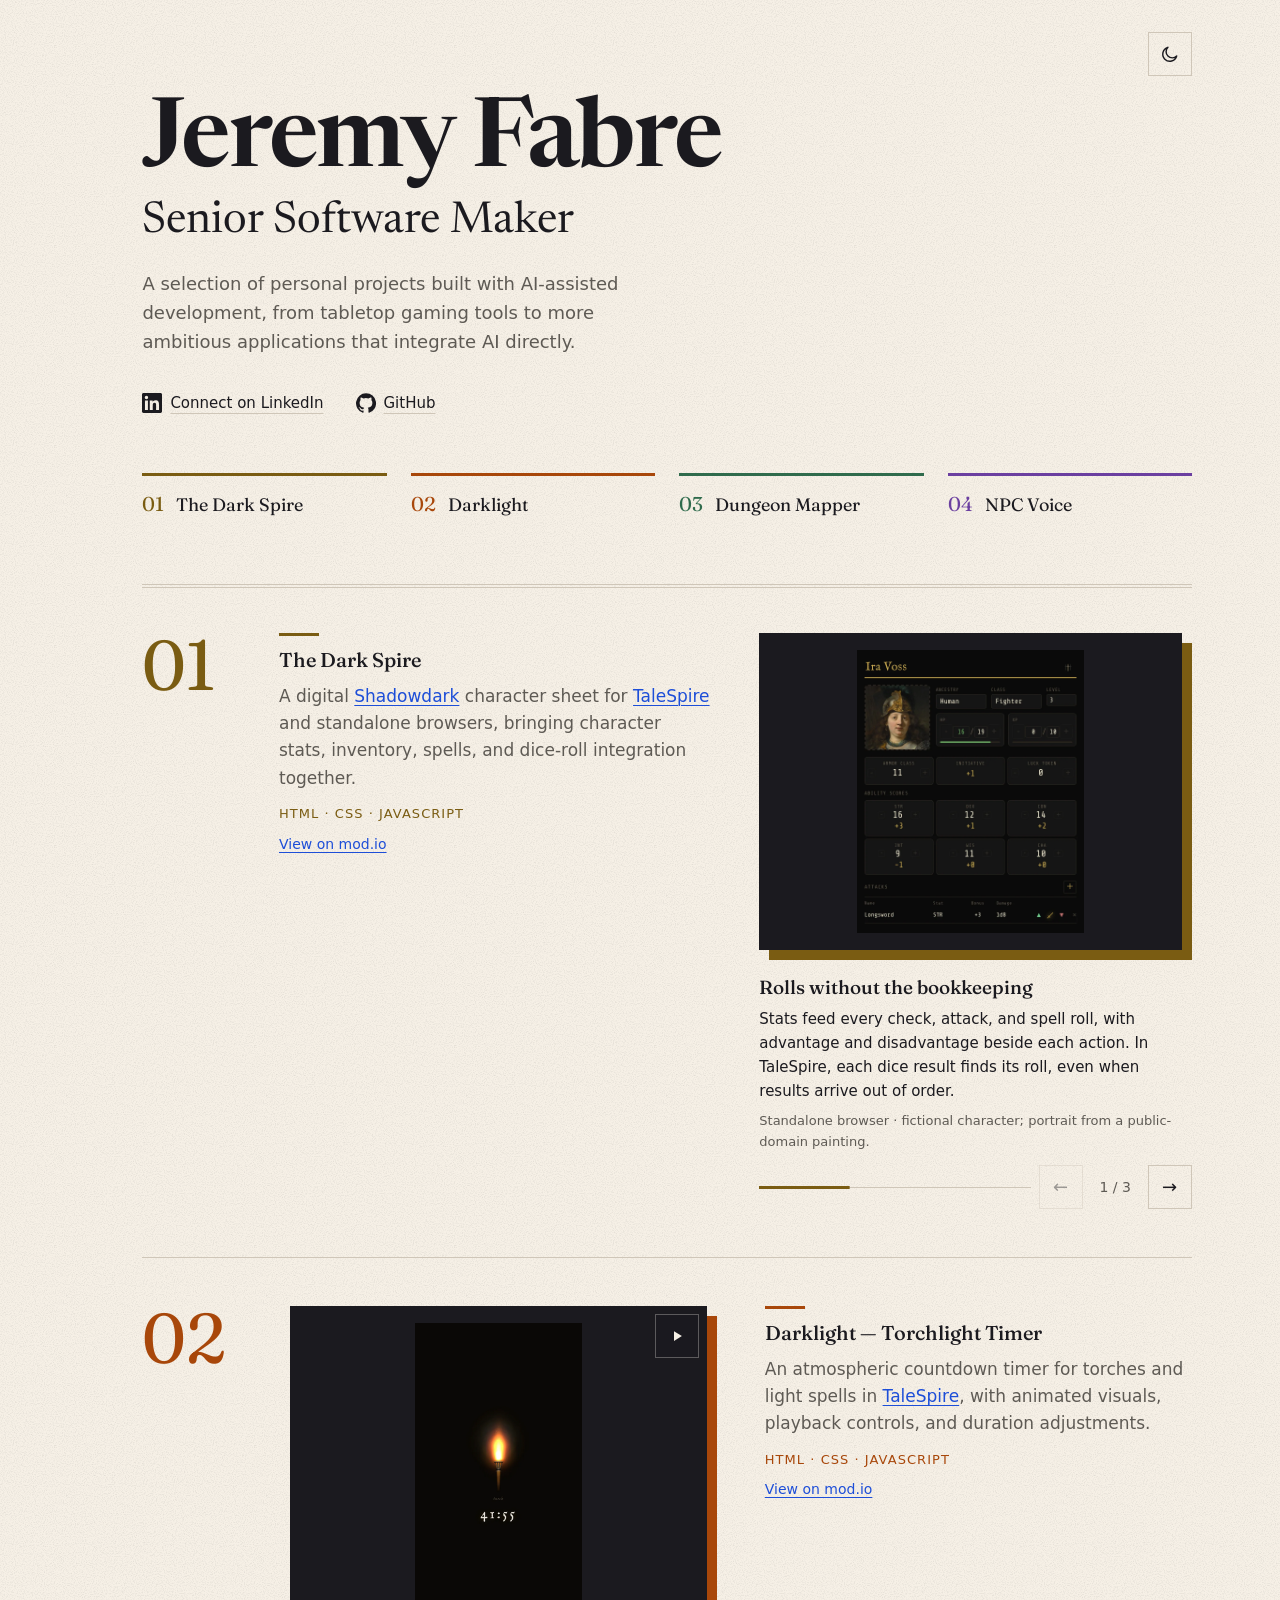
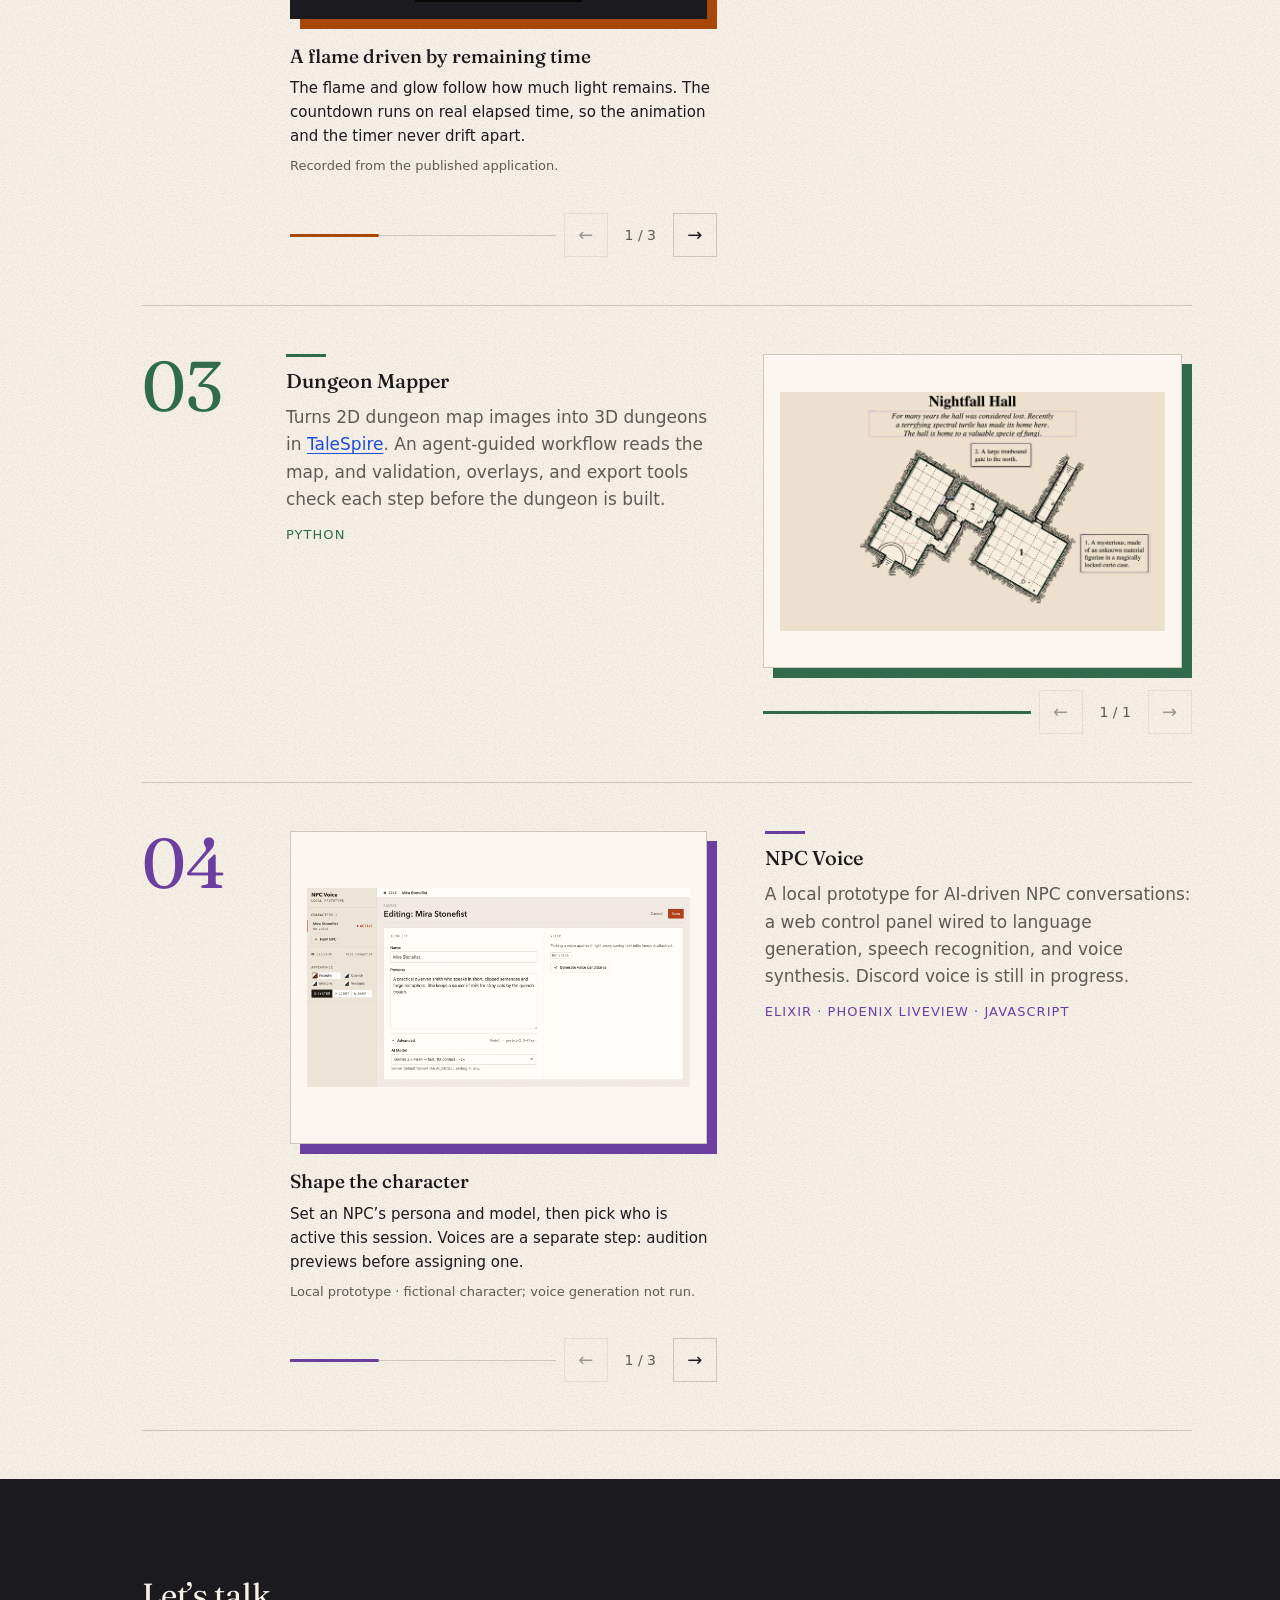
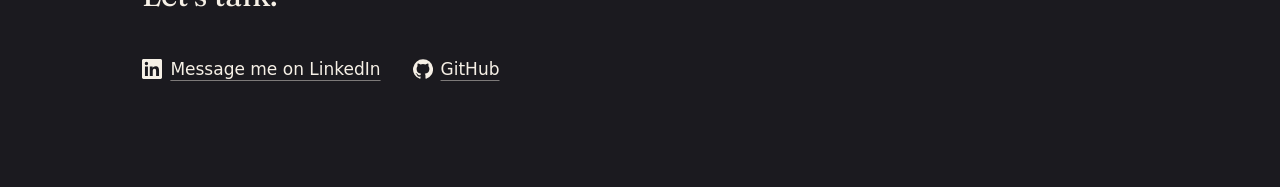
==== site/index.html @ c20c0197 "feat(site): say Dungeon Mapper turns 2D maps into 3D dungeons" ====
<!doctype html>
<html lang="en">
<head>
  <meta charset="utf-8">
  <meta name="viewport" content="width=device-width, initial-scale=1">
  <title>Jeremy Fabre — Senior Software Developer</title>
  <meta name="description" content="A selection of personal projects built with AI-assisted development, from tabletop gaming tools to more ambitious applications that integrate AI directly.">
  <meta name="color-scheme" content="light dark">
  <meta name="theme-color" content="#f6f0e6" media="(prefers-color-scheme: light)">
  <meta name="theme-color" content="#1a1612" media="(prefers-color-scheme: dark)">
  <script>
    // Theme: a saved choice wins, otherwise the system preference, followed live.
    // Runs before the stylesheet so the first paint already carries the theme.
    (() => {
      const root = document.documentElement;
      const system = matchMedia('(prefers-color-scheme: dark)');
      const colors = { light: '#f6f0e6', dark: '#1a1612' };
      const read = () => { try { return localStorage.getItem('theme'); } catch { return null; } };
      const save = (theme) => { try { localStorage.setItem('theme', theme); return true; } catch { return false; } };
      let choice = read();
      const apply = () => {
        const theme = choice === 'light' || choice === 'dark' ? choice : system.matches ? 'dark' : 'light';
        root.dataset.theme = theme;
        for (const meta of document.querySelectorAll('meta[name="theme-color"]')) meta.content = colors[theme];
        const button = document.querySelector('.theme-toggle');
        if (!button) return;
        const label = `Switch to ${theme === 'dark' ? 'light' : 'dark'} theme`;
        button.setAttribute('aria-label', label);
        button.title = label;
      };
      apply();
      system.addEventListener('change', apply);
      addEventListener('storage', (event) => { if (event.key === 'theme') { choice = event.newValue; apply(); } });
      document.addEventListener('DOMContentLoaded', () => {
        document.querySelector('.theme-toggle').hidden = false;
        apply();
      });
      document.addEventListener('click', (event) => {
        if (!(event.target instanceof Element) || !event.target.closest('.theme-toggle')) return;
        choice = root.dataset.theme === 'dark' ? 'light' : 'dark';
        save(choice);
        apply();
      });
    })();
  </script>
  <!-- Publication origin. Changing the host is a content edit here, in sitemap.xml and in
       robots.txt; nothing at runtime depends on it. Every asset path below is relative so the
       page also works from a subpath. -->
  <link rel="canonical" href="https://jfabre.github.io/">
  <link rel="icon" href="favicon.svg" type="image/svg+xml">
  <link rel="preload" href="assets/fonts/fraunces-latin-full-normal.woff2" as="font" type="font/woff2" crossorigin>
  <link rel="preload" href="assets/fonts/newsreader-latin-opsz-normal.woff2" as="font" type="font/woff2" crossorigin>
  <link rel="stylesheet" href="styles.css">
</head>
<body>
<a class="skip-link" href="#projects">Skip to projects</a>

<div class="page">
  <main id="main">
    <button class="theme-toggle" type="button" aria-label="Switch to dark theme" title="Switch to dark theme" hidden>
      <svg class="icon-moon" aria-hidden="true" viewBox="0 0 24 24" width="20" height="20" fill="none" stroke="currentColor" stroke-width="1.75" stroke-linecap="round" stroke-linejoin="round"><path d="M20 14.5A8.5 8.5 0 1 1 9.5 4a6.75 6.75 0 0 0 10.5 10.5z"/></svg>
      <svg class="icon-sun" aria-hidden="true" viewBox="0 0 24 24" width="20" height="20" fill="none" stroke="currentColor" stroke-width="1.75" stroke-linecap="round"><circle cx="12" cy="12" r="4"/><path d="M12 2.5v2M12 19.5v2M2.5 12h2M19.5 12h2M5.3 5.3l1.4 1.4M17.3 17.3l1.4 1.4M5.3 18.7l1.4-1.4M17.3 6.7l1.4-1.4"/></svg>
    </button>
    <header class="opener">
      <h1 class="name">Jeremy Fabre</h1>
      <p class="role">Senior Software Maker</p>
      <p class="deck">A selection of personal projects built with AI-assisted development, from tabletop gaming tools to more ambitious applications that integrate AI directly.</p>
      <ul class="social">
        <li><a class="social-link" href="https://www.linkedin.com/in/jeremy-fabre-977b1b53/" rel="me noopener noreferrer" target="_blank"><svg aria-hidden="true" viewBox="0 0 24 24" width="20" height="20" fill="currentColor"><path d="M20.45 20.45h-3.55v-5.57c0-1.33-.03-3.04-1.85-3.04-1.86 0-2.14 1.45-2.14 2.94v5.67H9.35V9h3.41v1.56h.05c.48-.9 1.64-1.85 3.37-1.85 3.6 0 4.27 2.37 4.27 5.46v6.28zM5.34 7.43a2.06 2.06 0 1 1 0-4.12 2.06 2.06 0 0 1 0 4.12zM7.12 20.45H3.56V9h3.56v11.45zM22.22 0H1.77C.79 0 0 .77 0 1.73v20.54C0 23.23.79 24 1.77 24h20.45c.98 0 1.78-.77 1.78-1.73V1.73C24 .77 23.2 0 22.22 0z"/></svg><span>Connect on LinkedIn</span></a></li>
        <li><a class="social-link" href="https://github.com/jfabre" rel="me noopener noreferrer" target="_blank"><svg aria-hidden="true" viewBox="0 0 24 24" width="20" height="20" fill="currentColor"><path d="M12 .3a12 12 0 0 0-3.8 23.38c.6.12.83-.26.83-.57v-2c-3.34.73-4.04-1.61-4.04-1.61-.55-1.39-1.34-1.76-1.34-1.76-1.08-.74.09-.73.09-.73 1.2.09 1.83 1.24 1.83 1.24 1.07 1.83 2.8 1.3 3.49 1 .1-.78.42-1.31.76-1.61-2.67-.3-5.47-1.33-5.47-5.93 0-1.31.47-2.38 1.24-3.22-.14-.3-.54-1.52.1-3.18 0 0 1-.32 3.3 1.23a11.5 11.5 0 0 1 6 0c2.28-1.55 3.29-1.23 3.29-1.23.64 1.66.24 2.88.12 3.18a4.65 4.65 0 0 1 1.23 3.22c0 4.61-2.8 5.63-5.48 5.92.42.36.81 1.1.81 2.22v3.29c0 .32.21.7.82.57A12 12 0 0 0 12 .3"/></svg><span>GitHub</span></a></li>
      </ul>
      <nav class="index" aria-label="Projects">
        <ol class="index-list" role="list">
          <li><a class="index-link" href="#project-shadowdark-sheet-title"><span class="index-num" aria-hidden="true">01</span><span class="index-name">The Dark Spire</span></a></li>
          <li><a class="index-link" href="#project-torchlight-timer-title"><span class="index-num" aria-hidden="true">02</span><span class="index-name">Darklight</span></a></li>
          <li><a class="index-link" href="#project-dungeon-mapper-title"><span class="index-num" aria-hidden="true">03</span><span class="index-name">Dungeon Mapper</span></a></li>
          <li><a class="index-link" href="#project-npc-voice-title"><span class="index-num" aria-hidden="true">04</span><span class="index-name">NPC Voice</span></a></li>
        </ol>
      </nav>
    </header>

    <section class="projects" id="projects" aria-label="Selected projects">
      <ol class="rows">
        <li class="row" data-project="shadowdark-sheet" aria-labelledby="project-shadowdark-sheet-title">
          <p class="ordinal" aria-hidden="true">01</p>
          <div class="row-text">
            <h3 class="title" id="project-shadowdark-sheet-title">The Dark Spire</h3>
            <p class="summary">A digital <a class="text-link" href="https://www.thearcanelibrary.com/pages/shadowdark" target="_blank" rel="noopener noreferrer">Shadowdark</a> character sheet for <a class="text-link" href="https://talespire.com/" target="_blank" rel="noopener noreferrer">TaleSpire</a> and standalone browsers, bringing character stats, inventory, spells, and dice-roll integration together.</p>
            <p class="meta"><span class="stack">HTML · CSS · JavaScript</span><a class="text-link" href="https://mod.io/g/talespire/m/the-dark-spire-character-sheet" target="_blank" rel="noopener noreferrer">View on mod.io</a></p>
          </div>
          <figure class="figure carousel" data-carousel>
            <div class="carousel-track" role="region" aria-roledescription="carousel" aria-label="The Dark Spire screenshots" tabindex="0">
              <div class="slide">
                <a class="frame-link" href="assets/projects/shadowdark-sheet.webp" aria-label="View full image: Character sheet with a helmeted portrait, combat stats, a longsword attack, and expanded advantage and disadvantage controls.">
                  <span class="frame is-dark"><img src="assets/projects/shadowdark-sheet.webp" alt="Character sheet with a helmeted portrait, combat stats, a longsword attack, and expanded advantage and disadvantage controls." width="968" height="1208" decoding="async"></span>
                </a>
                <div class="slide-caption">
                  <h4 class="slide-title">Rolls without the bookkeeping</h4>
                  <p class="slide-text">Stats feed every check, attack, and spell roll, with advantage and disadvantage beside each action. In TaleSpire, each dice result finds its roll, even when results arrive out of order.</p>
                  <p class="slide-source">Standalone browser · fictional character; portrait from a public-domain painting.</p>
                </div>
              </div>
              <div class="slide">
                <a class="frame-link" href="assets/projects/shadowdark-party.webp" aria-label="View full image: Party panel with portraits of three fictional characters at healthy, wounded, and critical health levels.">
                  <span class="frame is-dark"><img src="assets/projects/shadowdark-party.webp" alt="Party panel with portraits of three fictional characters at healthy, wounded, and critical health levels." width="968" height="432" loading="lazy" decoding="async"></span>
                </a>
                <div class="slide-caption">
                  <h4 class="slide-title">Your party at a glance</h4>
                  <p class="slide-text">See your party’s names, portraits, and health without leaving your sheet. Behind the panel, sync survives reconnects, ignores stale updates, and checks each portrait before showing it.</p>
                  <p class="slide-source">Simulated TaleSpire session · fictional party; portraits from public-domain paintings.</p>
                </div>
              </div>
              <div class="slide">
                <a class="frame-link" href="assets/projects/shadowdark-equipment.webp" aria-label="View full image: Populated inventory with armor, shield, coins, adventuring equipment, and a carrying-capacity breakdown.">
                  <span class="frame is-dark"><img src="assets/projects/shadowdark-equipment.webp" alt="Populated inventory with armor, shield, coins, adventuring equipment, and a carrying-capacity breakdown." width="968" height="1050" loading="lazy" decoding="async"></span>
                </a>
                <div class="slide-caption">
                  <h4 class="slide-title">Equipment choices, calculated together</h4>
                  <p class="slide-text">Armor, shields, coins, and gear add up to a live carrying-capacity total, and the same equipment updates your combat stats. Bonus slots cover custom features and house rules.</p>
                  <p class="slide-source">Standalone browser · fictional character.</p>
                </div>
              </div>
            </div>
            <figcaption class="carousel-controls">
              <button class="carousel-btn" type="button" disabled data-dir="-1" aria-label="Previous screenshot">&#8592;</button>
              <span class="carousel-count" aria-live="polite">1 / 3</span>
              <button class="carousel-btn" type="button" disabled data-dir="1" aria-label="Next screenshot">&#8594;</button>
            </figcaption>
          </figure>
        </li>

        <li class="row is-alt" data-project="torchlight-timer" aria-labelledby="project-torchlight-timer-title">
          <p class="ordinal" aria-hidden="true">02</p>
          <div class="row-text">
            <h3 class="title" id="project-torchlight-timer-title">Darklight — Torchlight Timer</h3>
            <p class="summary">An atmospheric countdown timer for torches and light spells in <a class="text-link" href="https://talespire.com/" target="_blank" rel="noopener noreferrer">TaleSpire</a>, with animated visuals, playback controls, and duration adjustments.</p>
            <p class="meta"><span class="stack">HTML · CSS · JavaScript</span><a class="text-link" href="https://mod.io/g/talespire/m/darklight-a-torghlight-timer-for-shadowdark" target="_blank" rel="noopener noreferrer">View on mod.io</a></p>
          </div>
          <figure class="figure carousel" data-carousel>
            <div class="carousel-track" role="region" aria-roledescription="carousel" aria-label="Darklight screenshots" tabindex="0">
              <div class="slide">
                <a class="frame-link" href="assets/projects/torchlight-timer.mp4" aria-label="View full size: Darklight torch with a flickering flame, counting down from 41:55.">
                  <span class="frame is-dark"><video src="assets/projects/torchlight-timer.mp4" poster="assets/projects/torchlight-timer.webp" width="540" height="900" muted loop playsinline preload="none" disablepictureinpicture aria-label="Darklight torch with a flickering flame, counting down from 41:55."></video></span>
                </a>
                <div class="slide-caption">
                  <h4 class="slide-title">A flame driven by remaining time</h4>
                  <p class="slide-text">The flame and glow follow how much light remains. The countdown runs on real elapsed time, so the animation and the timer never drift apart.</p>
                  <p class="slide-source">Recorded from the published application.</p>
                </div>
              </div>
              <div class="slide">
                <a class="frame-link" href="assets/projects/torchlight-spell.mp4" aria-label="View full size: Darklight light spell with a turning, luminous sun-rift, counting down from 27:55.">
                  <span class="frame is-dark"><video src="assets/projects/torchlight-spell.mp4" poster="assets/projects/torchlight-spell.webp" width="540" height="900" muted loop playsinline preload="none" disablepictureinpicture aria-label="Darklight light spell with a turning, luminous sun-rift, counting down from 27:55."></video></span>
                </a>
                <div class="slide-caption">
                  <h4 class="slide-title">A different kind of light</h4>
                  <p class="slide-text">Light spells use the same countdown with an animated sun-rift instead of a flame. Its size and motion follow the time left, and rendering adapts to TaleSpire’s built-in browser.</p>
                  <p class="slide-source">Recorded from the published application.</p>
                </div>
              </div>
              <div class="slide">
                <a class="frame-link" href="assets/projects/torchlight-board.mp4" aria-label="View full size: Light board counting down Wren’s torch and Iskra’s spell; Calder lights a torch and joins the list, leaving Thom without light.">
                  <span class="frame is-dark"><video src="assets/projects/torchlight-board.mp4" poster="assets/projects/torchlight-board.webp" width="540" height="900" muted loop playsinline preload="none" disablepictureinpicture aria-label="Light board counting down Wren’s torch and Iskra’s spell; Calder lights a torch and joins the list, leaving Thom without light."></video></span>
                </a>
                <div class="slide-caption">
                  <h4 class="slide-title">Which light goes out next?</h4>
                  <p class="slide-text">The GM’s light board lists every torch and spell, soonest to expire first, and flags players left without a light.</p>
                  <p class="slide-source">Recorded board view · fictional party.</p>
                </div>
              </div>
            </div>
            <figcaption class="carousel-controls">
              <button class="carousel-btn" type="button" disabled data-dir="-1" aria-label="Previous screenshot">&#8592;</button>
              <span class="carousel-count" aria-live="polite">1 / 3</span>
              <button class="carousel-btn" type="button" disabled data-dir="1" aria-label="Next screenshot">&#8594;</button>
            </figcaption>
          </figure>
        </li>

        <li class="row" data-project="dungeon-mapper" aria-labelledby="project-dungeon-mapper-title">
          <p class="ordinal" aria-hidden="true">03</p>
          <div class="row-text">
            <h3 class="title" id="project-dungeon-mapper-title">Dungeon Mapper</h3>
            <p class="summary">Turns 2D dungeon map images into 3D dungeons in <a class="text-link" href="https://talespire.com/" target="_blank" rel="noopener noreferrer">TaleSpire</a>. An agent-guided workflow reads the map, and validation, overlays, and export tools check each step before the dungeon is built.</p>
            <p class="meta"><span class="stack">Python</span></p>
          </div>
          <figure class="figure carousel" data-carousel>
            <div class="carousel-track" role="region" aria-roledescription="carousel" aria-label="Dungeon Mapper screenshots" tabindex="0">
              <a class="slide frame-link" href="assets/projects/dungeon-mapper.webp" aria-label="View full image: Dungeon Mapper overlay of a 2D dungeon layout with rooms, corridors and validation markers">
                <span class="frame"><img src="assets/projects/dungeon-mapper.webp" alt="Dungeon Mapper overlay of a 2D dungeon layout with rooms, corridors and validation markers" width="1600" height="993" loading="lazy" decoding="async"></span>
              </a>
            </div>
            <figcaption class="carousel-controls">
              <button class="carousel-btn" type="button" disabled data-dir="-1" aria-label="Previous screenshot">&#8592;</button>
              <span class="carousel-count" aria-live="polite">1 / 1</span>
              <button class="carousel-btn" type="button" disabled data-dir="1" aria-label="Next screenshot">&#8594;</button>
            </figcaption>
          </figure>
        </li>

        <li class="row is-alt" data-project="npc-voice" aria-labelledby="project-npc-voice-title">
          <p class="ordinal" aria-hidden="true">04</p>
          <div class="row-text">
            <h3 class="title" id="project-npc-voice-title">NPC Voice</h3>
            <p class="summary">A local prototype for AI-driven NPC conversations: a web control panel wired to language generation, speech recognition, and voice synthesis. Discord voice is still in progress.</p>
            <p class="meta"><span class="stack">Elixir · Phoenix LiveView · JavaScript</span></p>
          </div>
          <figure class="figure carousel" data-carousel>
            <div class="carousel-track" role="region" aria-roledescription="carousel" aria-label="NPC Voice screenshots" tabindex="0">
              <div class="slide">
                <a class="frame-link" href="assets/projects/npc-voice.webp" aria-label="View full image: NPC edit form with a fictional persona, model selection, active-character indicator, and an unconfigured voice.">
                  <span class="frame"><img src="assets/projects/npc-voice.webp" alt="NPC edit form with a fictional persona, model selection, active-character indicator, and an unconfigured voice." width="1440" height="750" loading="lazy" decoding="async"></span>
                </a>
                <div class="slide-caption">
                  <h4 class="slide-title">Shape the character</h4>
                  <p class="slide-text">Set an NPC’s persona and model, then pick who is active this session. Voices are a separate step: audition previews before assigning one.</p>
                  <p class="slide-source">Local prototype · fictional character; voice generation not run.</p>
                </div>
              </div>
              <div class="slide">
                <a class="frame-link" href="assets/projects/npc-session.webp" aria-label="View full image: NPC session workspace with scene context, active character, transcript area, and idle turn controls.">
                  <span class="frame"><img src="assets/projects/npc-session.webp" alt="NPC session workspace with scene context, active character, transcript area, and idle turn controls." width="1440" height="900" loading="lazy" decoding="async"></span>
                </a>
                <div class="slide-caption">
                  <h4 class="slide-title">Keep the scene in context</h4>
                  <p class="slide-text">Character, scene, and conversation history share one workspace, and replies draw on all three. Each NPC keeps its own session, so conversations never bleed together.</p>
                  <p class="slide-source">Local prototype · seeded example scene.</p>
                </div>
              </div>
              <div class="slide">
                <a class="frame-link" href="assets/projects/npc-transcript.webp" aria-label="View full image: Fictional player and NPC messages in the persistent transcript, with a copy control and no audio replay buttons.">
                  <span class="frame"><img src="assets/projects/npc-transcript.webp" alt="Fictional player and NPC messages in the persistent transcript, with a copy control and no audio replay buttons." width="1192" height="816" loading="lazy" decoding="async"></span>
                </a>
                <div class="slide-caption">
                  <h4 class="slide-title">A conversation you can revisit</h4>
                  <p class="slide-text">Messages stay in order, with replay when audio is attached. Text and speech are stored separately, so a failed voice clip never loses the reply.</p>
                  <p class="slide-source">Fixture transcript · no generated or played audio.</p>
                </div>
              </div>
            </div>
            <figcaption class="carousel-controls">
              <button class="carousel-btn" type="button" disabled data-dir="-1" aria-label="Previous screenshot">&#8592;</button>
              <span class="carousel-count" aria-live="polite">1 / 3</span>
              <button class="carousel-btn" type="button" disabled data-dir="1" aria-label="Next screenshot">&#8594;</button>
            </figcaption>
          </figure>
        </li>
      </ol>
    </section>
  </main>
</div>
<footer class="contact" aria-label="Contact">
  <div class="page contact-inner">
    <div class="contact-copy">
      <h2 class="contact-text">Let’s talk.</h2>
    </div>
    <ul class="social social-lg">
        <li><a class="social-link" href="https://www.linkedin.com/in/jeremy-fabre-977b1b53/" rel="me noopener noreferrer" target="_blank"><svg aria-hidden="true" viewBox="0 0 24 24" width="20" height="20" fill="currentColor"><path d="M20.45 20.45h-3.55v-5.57c0-1.33-.03-3.04-1.85-3.04-1.86 0-2.14 1.45-2.14 2.94v5.67H9.35V9h3.41v1.56h.05c.48-.9 1.64-1.85 3.37-1.85 3.6 0 4.27 2.37 4.27 5.46v6.28zM5.34 7.43a2.06 2.06 0 1 1 0-4.12 2.06 2.06 0 0 1 0 4.12zM7.12 20.45H3.56V9h3.56v11.45zM22.22 0H1.77C.79 0 0 .77 0 1.73v20.54C0 23.23.79 24 1.77 24h20.45c.98 0 1.78-.77 1.78-1.73V1.73C24 .77 23.2 0 22.22 0z"/></svg><span>Message me on LinkedIn</span></a></li>
        <li><a class="social-link" href="https://github.com/jfabre" rel="me noopener noreferrer" target="_blank"><svg aria-hidden="true" viewBox="0 0 24 24" width="20" height="20" fill="currentColor"><path d="M12 .3a12 12 0 0 0-3.8 23.38c.6.12.83-.26.83-.57v-2c-3.34.73-4.04-1.61-4.04-1.61-.55-1.39-1.34-1.76-1.34-1.76-1.08-.74.09-.73.09-.73 1.2.09 1.83 1.24 1.83 1.24 1.07 1.83 2.8 1.3 3.49 1 .1-.78.42-1.31.76-1.61-2.67-.3-5.47-1.33-5.47-5.93 0-1.31.47-2.38 1.24-3.22-.14-.3-.54-1.52.1-3.18 0 0 1-.32 3.3 1.23a11.5 11.5 0 0 1 6 0c2.28-1.55 3.29-1.23 3.29-1.23.64 1.66.24 2.88.12 3.18a4.65 4.65 0 0 1 1.23 3.22c0 4.61-2.8 5.63-5.48 5.92.42.36.81 1.1.81 2.22v3.29c0 .32.21.7.82.57A12 12 0 0 0 12 .3"/></svg><span>GitHub</span></a></li>
    </ul>
  </div>
</footer>
<script src="carousel.js" defer></script>
<script src="media.js" defer></script>
</body>
</html>
---- site/styles.css ----
/* site/styles.css — Jeremy Fabre portfolio, selected direction B: Light editorial.
   Single stylesheet: shared foundations (reset, spacing, focus, targets, motion policy)
   merged with the B token, type and layout contract from DESIGN.md §3. No other
   direction and no demo chrome exists here. The display serif is a vendored local font file; nothing is fetched from another origin.
   Two themes: the light tokens in §2 are the original contract; §2b reprints them on dark stock. */

/* ---------- 1. Reset ---------- */
*, *::before, *::after { box-sizing: border-box; }
html { font-size: 100%; -webkit-text-size-adjust: 100%; text-size-adjust: 100%; }
body { margin: 0; -webkit-font-smoothing: antialiased; }
h1, h2, h3, p, figure { margin: 0; }
ol { margin: 0; padding: 0; list-style: none; }
img, svg { display: block; max-width: 100%; }
a { color: inherit; }

/* ---------- 1b. Display font (Fraunces, OFL-1.1, vendored unmodified) ---------- */
@font-face {
  font-family: "Fraunces";
  src: url("assets/fonts/fraunces-latin-full-normal.woff2") format("woff2");
  font-weight: 100 900;
  font-style: normal;
  font-display: swap;
}

/* ---------- 1c. Reading serif (Newsreader, OFL-1.1, vendored unmodified) ----------
   Name, role and projects intro. Ordinary f, j and J; optical size follows font-size. */
@font-face {
  font-family: "Newsreader";
  src: url("assets/fonts/newsreader-latin-opsz-normal.woff2") format("woff2");
  font-weight: 200 800;
  font-style: normal;
  font-display: swap;
}

/* ---------- 2. Tokens ---------- */
:root {
  --space-1: 0.25rem;
  --space-2: 0.5rem;
  --space-3: 0.75rem;
  --space-4: 1rem;
  --space-5: 1.5rem;
  --space-6: 2rem;
  --space-8: 3rem;
  --space-10: 4rem;
  --space-12: 6rem;

  --target-min: 2.75rem;                /* 44px minimum interactive target */
  --focus-ring-width: 3px;
  --focus-ring-offset: 3px;

  --dur: 180ms;
  --ease: cubic-bezier(.2, .7, .2, 1);
  --measure: 65ch;

  --bg: #f6f0e6;
  --paper: #fbf7f0;
  --ink: #1b1a1f;
  --muted: #5e5a54;
  --rule: #cfc6b8;
  --accent: #1d4ed8;
  --on-ink: #f6f0e6;
  --spire: #7a5c12;     /* The Dark Spire: antique gold, 5.50:1 on --bg */
  --ember: #a8470a;     /* Darklight: torch ember, 5.19:1 */
  --mapper: #2f6b4c;    /* Dungeon Mapper: map green, 5.57:1 */
  --npc: #6b3fa0;       /* NPC Voice: violet, 6.51:1 */
  --ring-on-ink: #9db7ff; /* focus and hover on the stage and band, 8.77:1 */
  /* Dark surfaces by role. In light they all equal --ink; only the band and the
     stage edge change with the theme, the stage itself never does. */
  --stage: #1b1a1f;     /* behind dark captures, clip controls and the viewer */
  --on-stage: #f6f0e6;
  --stage-line: #1b1a1f; /* .frame.is-dark edge */
  --band: #1b1a1f;      /* contact band */
  --on-band: #f6f0e6;
  --band-edge: transparent;
  --offset: 0.625rem;   /* hard offset block behind screenshots */
  --radius: 0;

  --font-serif: "Fraunces", ui-serif, "New York", "Iowan Old Style", Charter, Georgia, "Times New Roman", serif;
  --font-reading: "Newsreader", ui-serif, "Iowan Old Style", Charter, Georgia, "Times New Roman", serif;
  --font-sans: system-ui, -apple-system, "Segoe UI", Helvetica, Arial, sans-serif;

  --focus-ring-color: var(--accent);
  --frame-fill: var(--paper);
  --frame-line: var(--rule);
  --frame-ratio: 4 / 3;
  --page-inset-end: clamp(1rem, 4vw, 3rem);

  color-scheme: light;
}

/* ---------- 2b. Dark theme: the same magazine printed on dark stock ----------
   Screen only, so print always uses the light tokens. [data-theme] is set by the inline
   head script (saved choice, else the system); without script the media block follows
   the system. The two lists must stay identical (check-design.test.mjs). */
@media screen {
  :root[data-theme="dark"] {
    --bg: #1a1612;
    --paper: #221d18;
    --ink: #ece3d2;
    --muted: #a99e8c;
    --rule: #433a30;
    --accent: #8fabf7;
    --on-ink: #1a1612;
    --spire: #cfa64a;
    --ember: #e8854b;
    --mapper: #72b791;
    --npc: #b499ea;
    --stage-line: #433a30;
    --band: #0e0c0a;
    --on-band: #ece3d2;
    --band-edge: #433a30;
    --grain: url("assets/texture/grain-dark.svg");
    color-scheme: dark;
  }
}
@media screen and (prefers-color-scheme: dark) {
  :root:not([data-theme]) {
    --bg: #1a1612;
    --paper: #221d18;
    --ink: #ece3d2;
    --muted: #a99e8c;
    --rule: #433a30;
    --accent: #8fabf7;
    --on-ink: #1a1612;
    --spire: #cfa64a;
    --ember: #e8854b;
    --mapper: #72b791;
    --npc: #b499ea;
    --stage-line: #433a30;
    --band: #0e0c0a;
    --on-band: #ece3d2;
    --band-edge: #433a30;
    --grain: url("assets/texture/grain-dark.svg");
    color-scheme: dark;
  }
}

/* ---------- 3. Accessibility contract ---------- */
:focus { outline: none; }               /* replaced by :focus-visible below, never removed */
:focus-visible {
  outline: var(--focus-ring-width) solid var(--focus-ring-color);
  outline-offset: var(--focus-ring-offset);
}

.skip-link {
  position: absolute;
  left: var(--space-4);
  top: var(--space-4);
  padding: var(--space-3) var(--space-5);
  background: var(--ink);
  color: var(--on-ink);
  text-decoration: none;
  transform: translateY(-200%);
  transition: transform var(--dur) var(--ease);
  z-index: 10;
}
.skip-link:focus-visible { transform: none; }

.visually-hidden {
  position: absolute !important; width: 1px; height: 1px; padding: 0; margin: -1px;
  overflow: hidden; clip: rect(0 0 0 0); white-space: nowrap; border: 0;
}

/* ---------- 4. Page canvas ---------- */
body {
  background: var(--bg) var(--grain, url("assets/texture/grain.svg")) 0 0 / 200px 200px repeat;
  color: var(--ink);
  font-family: var(--font-sans);
  font-size: 1.0625rem;
  line-height: 1.6;
}
p { max-width: var(--measure); }
.title { overflow-wrap: anywhere; hyphens: manual; }

/* Asymmetric editorial margin */
.page {
  max-width: 75rem;
  margin-inline: auto;
  padding-left: clamp(1rem, 8vw, 7rem);
  padding-right: var(--page-inset-end);
  position: relative;
}

/* ---------- 5. Buttons and links ---------- */
.btn {
  display: inline-flex;
  align-items: center;
  justify-content: center;
  gap: var(--space-2);
  min-height: var(--target-min);
  min-width: var(--target-min);
  padding: var(--space-3) var(--space-5);
  border: 1px solid transparent;
  border-radius: var(--radius);
  font-weight: 500;
  font-size: 0.9375rem;
  letter-spacing: 0.02em;
  text-decoration: none;
  cursor: pointer;
  user-select: none;
  transition: color var(--dur) var(--ease), background-color var(--dur) var(--ease),
              border-color var(--dur) var(--ease), transform var(--dur) var(--ease);
}
.btn:active { transform: translateY(1px); }
.btn-primary { background: var(--ink); color: var(--on-ink); border-color: var(--ink); }
.btn-primary:hover { background: var(--accent); border-color: var(--accent); }
.btn-secondary { background: transparent; color: var(--ink); border-color: var(--ink); }
.btn-secondary:hover { background: color-mix(in srgb, var(--ink) 8%, transparent); }

.text-link {
  padding-block: var(--space-1);
  color: var(--accent);
  text-decoration: underline;
  text-decoration-thickness: 1px;
  text-underline-offset: 0.18em;
  transition: text-decoration-thickness var(--dur) var(--ease);
}
.text-link:hover { text-decoration-thickness: 2px; }

/* ---------- 5b. Theme switch: top-right of the page, out of flow; shown by the head script ---------- */
.theme-toggle {
  position: absolute;
  z-index: 1;                           /* above the positioned opener that follows it */
  top: var(--space-3);
  right: var(--page-inset-end);
  display: grid;
  place-items: center;
  width: var(--target-min);
  height: var(--target-min);
  padding: 0;
  border: 1px solid var(--rule);
  border-radius: var(--radius);
  background: transparent;
  color: var(--ink);
  cursor: pointer;
  transition: border-color var(--dur) var(--ease), color var(--dur) var(--ease);
}
.theme-toggle:hover { border-color: var(--ink); color: var(--accent); }
.theme-toggle[hidden] { display: none; }
.theme-toggle svg { width: 1.25rem; height: 1.25rem; }
/* The icon names the theme a click switches to */
[data-theme="dark"] .theme-toggle .icon-moon,
:root:not([data-theme="dark"]) .theme-toggle .icon-sun { display: none; }
@media (min-width: 48em) { .theme-toggle { top: var(--space-6); } }

/* ---------- 6. Opener: oversized stacked headline ---------- */
.opener {
  padding-block: var(--space-10) var(--space-8);
  border-bottom: 1px solid var(--rule);
  position: relative;
}
/* Double hairline: the magazine masthead rule */
.opener::after {
  content: "";
  position: absolute;
  left: 0;
  right: 0;
  bottom: -4px;
  border-bottom: 1px solid var(--rule);
}
.name {
  font-family: var(--font-reading);
  font-size: clamp(2.75rem, 1.6rem + 6vw, 6rem);
  font-weight: 600;
  line-height: 0.98;
  letter-spacing: -0.02em;
}
.role {
  font-family: var(--font-reading);
  font-style: normal;
  font-weight: 400;
  font-size: clamp(1.5rem, 1.1rem + 2.4vw, 2.75rem);
  line-height: 1.1;
  margin-top: var(--space-2);
}
.deck {
  margin-top: var(--space-5);
  max-width: 34rem;
  color: var(--muted);
  font-size: 1.125rem;
}
.actions {
  display: flex;
  flex-wrap: wrap;
  gap: var(--space-3);
  margin-top: var(--space-6);
}
.kicker { display: flex; align-items: center; gap: var(--space-3); margin-bottom: var(--space-5); font-size: 0.8125rem; letter-spacing: 0.14em; text-transform: uppercase; color: var(--muted); }
.kicker::before { content: ""; flex: none; width: 2rem; height: 1px; background: var(--ink); }
.index { margin-top: var(--space-8); }
.index-list { display: grid; grid-template-columns: repeat(auto-fit, minmax(min(100%, 12rem), 1fr)); gap: var(--space-2) var(--space-5); margin: 0; padding: 0; list-style: none; }
.index-link { display: flex; align-items: baseline; gap: var(--space-3); min-height: var(--target-min); padding-top: var(--space-3); border-top: 3px solid var(--row-accent); color: var(--ink); text-decoration: none; }
.index-num { font-family: var(--font-serif); font-size: 1.25rem; font-variant-numeric: lining-nums tabular-nums; color: var(--row-accent); }
.index-name { font-family: var(--font-serif); font-size: 1.125rem; line-height: 1.25; text-decoration: underline; text-decoration-color: transparent; text-decoration-thickness: 1px; text-underline-offset: 0.2em; transition: text-decoration-color var(--dur) var(--ease); }
.index-link:hover .index-name { text-decoration-color: var(--row-accent); }

/* ---------- 7. Section rhythm ---------- */
.projects { padding-block: 0 var(--space-6); }
@media (min-width: 48em) {
  .opener { padding-block: var(--space-12) var(--space-10); }
  .projects { padding-block: 0 var(--space-8); }
}

/* ---------- 8b. Project accents ---------- */
.row, .index-link { --row-accent: var(--accent); }
[data-project="shadowdark-sheet"], .index-link[href="#project-shadowdark-sheet-title"] { --row-accent: var(--spire); }
[data-project="torchlight-timer"], .index-link[href="#project-torchlight-timer-title"] { --row-accent: var(--ember); }
[data-project="dungeon-mapper"], .index-link[href="#project-dungeon-mapper-title"] { --row-accent: var(--mapper); }
[data-project="npc-voice"], .index-link[href="#project-npc-voice-title"] { --row-accent: var(--npc); }

/* ---------- 8. Numbered magazine rows, alternating on desktop ---------- */
.rows {
  display: grid;
  container-type: inline-size;
}
.row {
  display: grid;
  gap: var(--space-4) var(--space-6);
  padding-block: var(--space-6);
  border-bottom: 1px solid var(--rule);
  min-width: 0;
}
.row > * { min-width: 0; }
.ordinal {
  font-family: var(--font-serif);
  font-size: clamp(2.5rem, 2rem + 3vw, 4.5rem);   /* large text: 3.23:1 is acceptable */
  line-height: 0.9;
  color: var(--row-accent, var(--accent));
  font-variation-settings: "SOFT" 50, "WONK" 1;
  padding-right: var(--space-4);
}
.row .title {
  font-family: var(--font-serif);
  font-weight: 500;
  font-size: 1.5rem;
  line-height: 1.15;
  overflow-wrap: normal;
  scroll-margin-top: 8rem;
}
.row .title::before { content: ""; display: block; width: 2.5rem; height: 3px; margin-bottom: var(--space-3); background: var(--row-accent); }
.row .summary { margin-top: var(--space-3); color: var(--muted); }
.row .meta {
  margin-top: var(--space-3);
  display: grid;
  gap: var(--space-1);
  font-size: 0.875rem;
  color: var(--muted);
}
.row .meta .stack {
  color: var(--row-accent);
  font-size: 0.8125rem;
  letter-spacing: 0.08em;
  text-transform: uppercase;
}
.row .meta .text-link { justify-self: start; }

/* Tablet tier: ordinal sits above the text, image takes the other column */
@container (min-width: 38em) {
  .row {
    grid-template-columns: minmax(0, 1fr) minmax(0, 1fr);
    column-gap: var(--space-6);
    padding-block: var(--space-8);
    align-items: start;
  }
  .row .ordinal { grid-column: 1; }
  .row .row-text { grid-column: 1; }
  .row > .figure { grid-column: 2; grid-row: 1 / span 2; }
  .row.is-alt .ordinal,
  .row.is-alt .row-text { grid-column: 2; }
  .row.is-alt > .figure { grid-column: 1; }
}
/* Desktop tier: the ordinal earns its own column and grows with its glyphs
   so long titles never collide with the number */
@container (min-width: 52em) {
  .row {
    grid-template-columns: minmax(4rem, max-content) minmax(0, 1fr) minmax(0, 1fr);
    column-gap: var(--space-8);
  }
  .row .ordinal { grid-column: 1; grid-row: 1; }
  .row .row-text { grid-column: 2; grid-row: 1; }
  .row > .figure { grid-column: 3; grid-row: 1; }
  .row.is-alt .ordinal { grid-column: 1; }
  .row.is-alt .row-text { grid-column: 3; }
  .row.is-alt > .figure { grid-column: 2; }
  .row .title { font-size: 1.25rem; }
}
/* The longest title ("The Dark Spire — TaleSpire Character Sheet") is ~416px
   at 1.25rem. Container em is the 17px body size, so 61em is ~1037px, where the
   text column is ~425px wide (1280 viewport: container 1050px, column 432px) */
@container (min-width: 61em) {
  .row .title { white-space: nowrap; }
}

/* ---------- 9. Screenshot carousel: native scroll-snap strip, one shot per view ---------- */
.figure { display: grid; gap: var(--space-3); }
.carousel-track {
  display: flex;
  overflow-x: auto;
  scroll-snap-type: x mandatory;
  scroll-behavior: smooth;
  overscroll-behavior-x: contain;
  scrollbar-width: none;
}
.carousel-track::-webkit-scrollbar { display: none; }
.slide {
  position: relative;
  flex: 0 0 100%;
  scroll-snap-align: start;
  display: block;
  color: inherit;
  text-decoration: none;
}
.frame {
  position: relative;
  display: block;
  width: 100%;
  aspect-ratio: var(--frame-ratio);
  overflow: hidden;
  background: var(--frame-fill);
  border: 1px solid var(--frame-line);
}
/* Dark-themed captures sit on the stage so the letterbox reads as part of the screenshot */
.frame.is-dark { background: var(--stage); border-color: var(--stage-line); }
.frame img, .frame video {
  /* absolute so the frame's aspect-ratio height is definite for the image */
  position: absolute;
  inset: var(--space-4);
  width: calc(100% - 2 * var(--space-4));
  height: calc(100% - 2 * var(--space-4));
  object-fit: contain;
  transition: transform 400ms var(--ease);
}
.slide:hover img, .slide:hover video { transform: scale(1.02); }
/* Captioned slides: link and caption travel together; the caption is plain text, not a link.
   Slides stretch to the tallest caption so the horizontal step stays one track width. */
.frame-link { position: relative; display: block; padding: 0 var(--offset) var(--offset) 0; color: inherit; text-decoration: none; cursor: zoom-in; }
.frame-link::before { content: ""; position: absolute; inset: var(--offset) 0 0 var(--offset); background: var(--row-accent, var(--ink)); }
.frame-link .frame { transition: transform var(--dur) var(--ease); }
.frame-link:hover .frame { transform: translate(calc(var(--offset) * -0.3), calc(var(--offset) * -0.3)); }
/* The track clips overflow and the positioned frame would cover an inset outline on the link,
   so the ring is drawn inside the frame itself */
.carousel-track .frame-link:focus-visible { outline: none; }
.carousel-track .frame-link:focus-visible .frame {
  outline: var(--focus-ring-width) solid var(--focus-ring-color);
  outline-offset: calc(-1 * var(--focus-ring-width));
}
.carousel-track .frame-link:focus-visible .frame.is-dark { outline-color: var(--ring-on-ink); }
.slide-caption { padding-top: var(--space-4); }
.slide-title {
  margin: 0;
  font-family: var(--font-serif);
  font-weight: 500;
  font-size: 1.1875rem;
  line-height: 1.25;
}
.slide-text { margin-top: var(--space-2); font-size: 0.9375rem; }
.slide-source { margin-top: var(--space-2); font-size: 0.8125rem; color: var(--muted); }
.carousel-controls {
  display: flex;
  align-items: center;
  justify-content: flex-end;
  gap: var(--space-2);
  font-size: 0.875rem;
  color: var(--muted);
}
.carousel-controls::before {
  content: "";
  flex: 1 1 auto;
  align-self: center;
  height: 3px;
  background:
    linear-gradient(var(--row-accent, var(--ink)), var(--row-accent, var(--ink))) 0 0 / calc(var(--progress, 0) * 100%) 100% no-repeat,
    linear-gradient(var(--rule), var(--rule)) 0 50% / 100% 1px no-repeat;
}
.carousel-controls[hidden] { display: none; }
.carousel-count { font-variant-numeric: tabular-nums; min-width: 3.5em; text-align: center; }
.carousel-btn {
  min-width: var(--target-min);
  min-height: var(--target-min);
  border: 1px solid var(--rule);
  border-radius: 0;
  background: transparent;
  color: var(--ink);
  font: inherit;
  font-size: 1.125rem;
  cursor: pointer;
  transition: border-color var(--dur) var(--ease), color var(--dur) var(--ease);
}
.carousel-btn:hover:not(:disabled) { border-color: var(--row-accent, var(--ink)); color: var(--row-accent, var(--accent)); }
.carousel-btn:disabled { opacity: 0.4; cursor: default; }

/* Inline clip play/pause (WCAG 2.2.2), added by media.js over the frame's top-right corner */
.motion-toggle {
  position: absolute;
  top: var(--space-2);
  right: calc(var(--offset) + var(--space-2));
  display: grid;
  place-items: center;
  width: var(--target-min);
  height: var(--target-min);
  padding: 0;
  border: 1px solid color-mix(in srgb, var(--on-stage) 30%, transparent);
  border-radius: 0;
  background: color-mix(in srgb, var(--stage) 72%, transparent);
  color: var(--on-stage);
  cursor: pointer;
  transition: border-color var(--dur) var(--ease);
  --focus-ring-color: var(--ring-on-ink);
}
.motion-toggle:hover { border-color: var(--on-stage); }

/* ---------- 9b. Full-size viewer: a native modal <dialog> built by media.js ---------- */
html:has(.lightbox[open]) { overflow: hidden; }
.lightbox {
  --focus-ring-color: var(--ring-on-ink);
  position: fixed;
  inset: 0;
  width: 100vw;
  height: 100dvh;
  max-width: none;
  max-height: none;
  margin: 0;
  padding: var(--space-3) var(--space-4) var(--space-4);
  border: 0;
  background: color-mix(in srgb, var(--stage) 94%, transparent);
  -webkit-backdrop-filter: blur(8px);
  backdrop-filter: blur(8px);
  color: var(--on-stage);
}
.lightbox[open] { display: grid; grid-template-rows: auto minmax(0, 1fr); gap: var(--space-2); }
.lightbox::backdrop { background: transparent; }
.lightbox-bar { display: flex; align-items: center; justify-content: space-between; gap: var(--space-4); }
.lightbox-count {
  font-size: 0.875rem;
  font-variant-numeric: tabular-nums;
  letter-spacing: 0.08em;
  color: color-mix(in srgb, var(--on-stage) 75%, transparent);
}
.lightbox-figure { display: grid; grid-template-rows: minmax(0, 1fr) auto; gap: var(--space-3); min-height: 0; }
.lightbox-stage { container-type: size; display: grid; place-items: center; min-height: 0; touch-action: pan-y pinch-zoom; }
.lightbox-media {
  display: block;
  /* fit the stage at the media's own aspect, never upscaled past its declared size */
  width: min(100cqw, 100cqh * var(--ratio), var(--w) * 1px);
  height: auto;
  aspect-ratio: var(--ratio);
  background: var(--stage);
}
.lightbox-caption {
  min-height: var(--target-min);
  padding-inline: calc(var(--target-min) + var(--space-3));
  font-family: var(--font-serif);
  font-size: 1.125rem;
  line-height: 1.3;
  text-align: center;
  text-wrap: balance;
}
.lightbox-btn {
  display: grid;
  place-items: center;
  min-width: var(--target-min);
  min-height: var(--target-min);
  padding: 0;
  border: 1px solid color-mix(in srgb, var(--on-stage) 30%, transparent);
  border-radius: 0;
  background: color-mix(in srgb, var(--stage) 60%, transparent);
  color: var(--on-stage);
  font: inherit;
  font-size: 1.25rem;
  cursor: pointer;
  transition: border-color var(--dur) var(--ease);
}
.lightbox-btn:hover:not(:disabled) { border-color: var(--on-stage); }
.lightbox-btn:disabled { opacity: 0.35; cursor: default; }
.lightbox-btn[hidden] { display: none; }
.lightbox-close { font-size: 1.75rem; line-height: 1; }
.lightbox-nav { position: absolute; bottom: var(--space-4); }
.lightbox-nav[data-dir="-1"] { left: var(--space-4); }
.lightbox-nav[data-dir="1"] { right: var(--space-4); }
@media (min-width: 48em) {
  .lightbox { padding: var(--space-4) var(--space-6) var(--space-5); }
  .lightbox-figure { padding-inline: calc(var(--target-min) + var(--space-5)); }
  .lightbox-caption { padding-inline: 0; }
  .lightbox-nav { bottom: auto; top: 50%; translate: 0 -50%; }
  .lightbox-nav[data-dir="-1"] { left: var(--space-6); }
  .lightbox-nav[data-dir="1"] { right: var(--space-6); }
}

/* Social links: icon + quiet text, no button chrome */
.social {
  display: flex;
  flex-wrap: wrap;
  gap: var(--space-2) var(--space-6);
  margin: var(--space-5) 0 0;
  padding: 0;
  list-style: none;
}
.social-link {
  display: inline-flex;
  align-items: center;
  gap: var(--space-2);
  min-height: var(--target-min);
  color: var(--ink);
  font-size: 0.9375rem;
  text-decoration: underline;
  text-decoration-color: var(--rule);
  text-decoration-thickness: 1px;
  text-underline-offset: 0.3em;
  transition: color var(--dur) var(--ease), text-decoration-color var(--dur) var(--ease);
}
.social-link svg { flex: none; }
.social-link:hover { color: var(--accent); text-decoration-color: currentColor; }
.social-lg { margin-top: 0; }
.social-lg .social-link { font-size: 1.0625rem; }

/* ---------- 10. Contact: full-width band, ink on light stock, deeper than the page on dark ---------- */
.contact { background: var(--band); box-shadow: inset 0 1px 0 var(--band-edge); color: var(--on-band); --focus-ring-color: var(--ring-on-ink); }
.contact-inner { display: grid; gap: var(--space-6); justify-items: start; padding-block: var(--space-10) var(--space-12); }
@media (min-width: 48em) { .contact-inner { padding-block: var(--space-12); } }
.contact .social-link { color: var(--on-band); text-decoration-color: currentColor; text-decoration-color: color-mix(in srgb, var(--on-band) 45%, transparent); }
.contact .social-link:hover { color: var(--ring-on-ink); text-decoration-color: currentColor; }
.contact-text {
  font-family: var(--font-serif);
  font-weight: 400;
  font-size: clamp(1.375rem, 1.1rem + 1.4vw, 2rem);
  line-height: 1.25;
  letter-spacing: -0.01em;
  max-width: 28em;
}

/* ---------- 11. Not-found page ---------- */
.not-found { min-height: 100vh; display: grid; align-content: center; padding-block: var(--space-10); }
.not-found .role { margin-top: var(--space-3); }

/* ---------- 12. Motion: gated entrance, reduced-motion policy ---------- */
@keyframes rise {
  from { opacity: 0; transform: translateY(1.5rem); }
  to { opacity: 1; transform: none; }
}
@media (prefers-reduced-motion: no-preference) {
  .opener > * { animation: rise 240ms var(--ease) both; }
  .opener > :nth-child(2) { animation-delay: 40ms; }
  .opener > :nth-child(3) { animation-delay: 80ms; }
  .opener > :nth-child(4) { animation-delay: 120ms; }
  .opener > :nth-child(5) { animation-delay: 160ms; }
  .opener > :nth-child(6) { animation-delay: 200ms; }
  @supports (animation-timeline: view()) {
    .row {
      animation: rise linear both;
      animation-timeline: view();
      animation-range: entry 0% entry 40%;
    }
  }
  .lightbox[open] { animation: lightbox-in 200ms var(--ease); }
  .lightbox-media { animation: lightbox-media-in 260ms var(--ease); }
}
@keyframes lightbox-in { from { opacity: 0; } }
@keyframes lightbox-media-in { from { opacity: 0; transform: scale(0.98); } }
@media (prefers-reduced-motion: reduce) {
  *, *::before, *::after {
    animation: none !important;
    transition-duration: 0.01ms !important;
    scroll-behavior: auto !important;
  }
  .btn:active, .frame-link:hover .frame, .slide:hover img, .slide:hover video { transform: none; }
}

/* ---------- 13. Print and forced colours ---------- */
@media print {
  body { background: #fff; }
  .contact { background: none; color: var(--ink); }
  .contact .social-link { color: var(--ink); }
  .frame-link::before, .carousel-controls::before, .carousel-btn, .motion-toggle, .theme-toggle { display: none; }
  .frame-link { padding: 0; }
  *, *::before, *::after { animation: none !important; }
}
@media (forced-colors: active) {
  body { background-image: none; }
  .frame-link::before, .carousel-controls::before, .row .title::before { display: none; }
  .frame-link { padding: 0; }
}
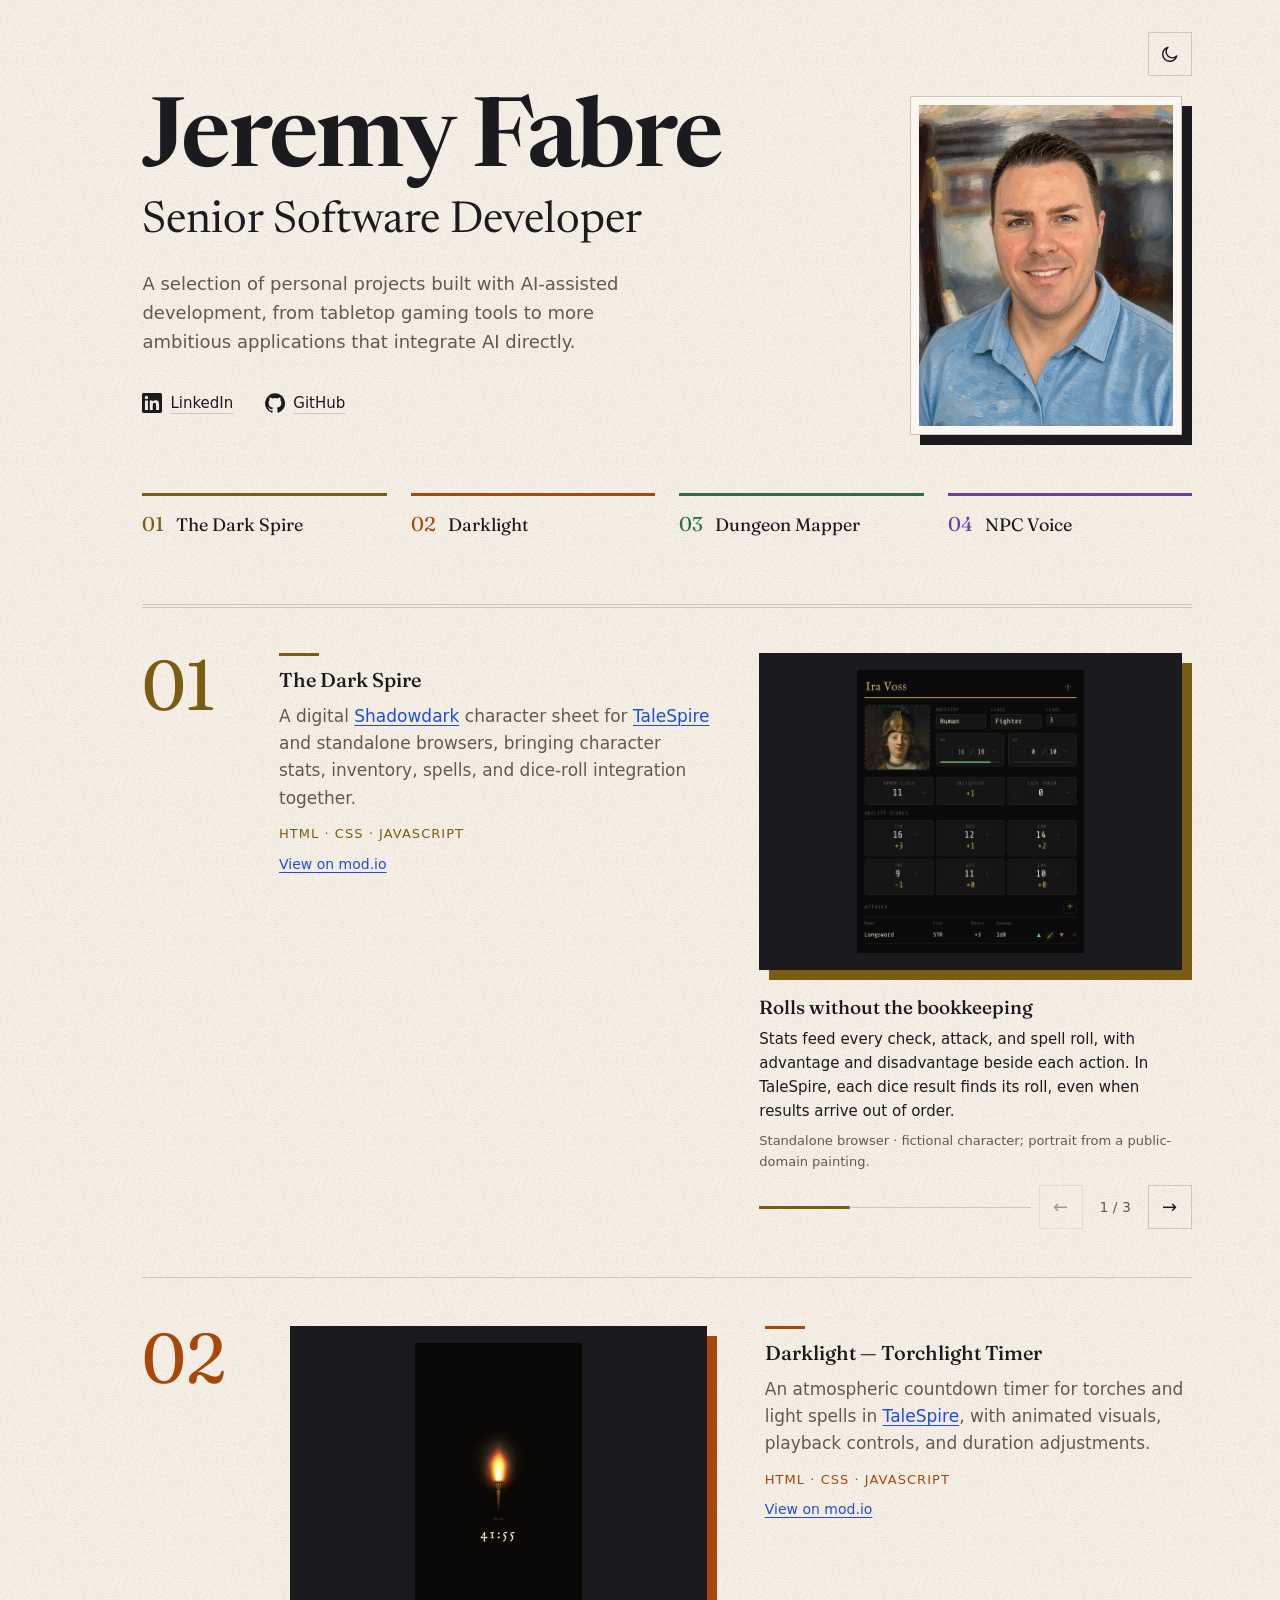
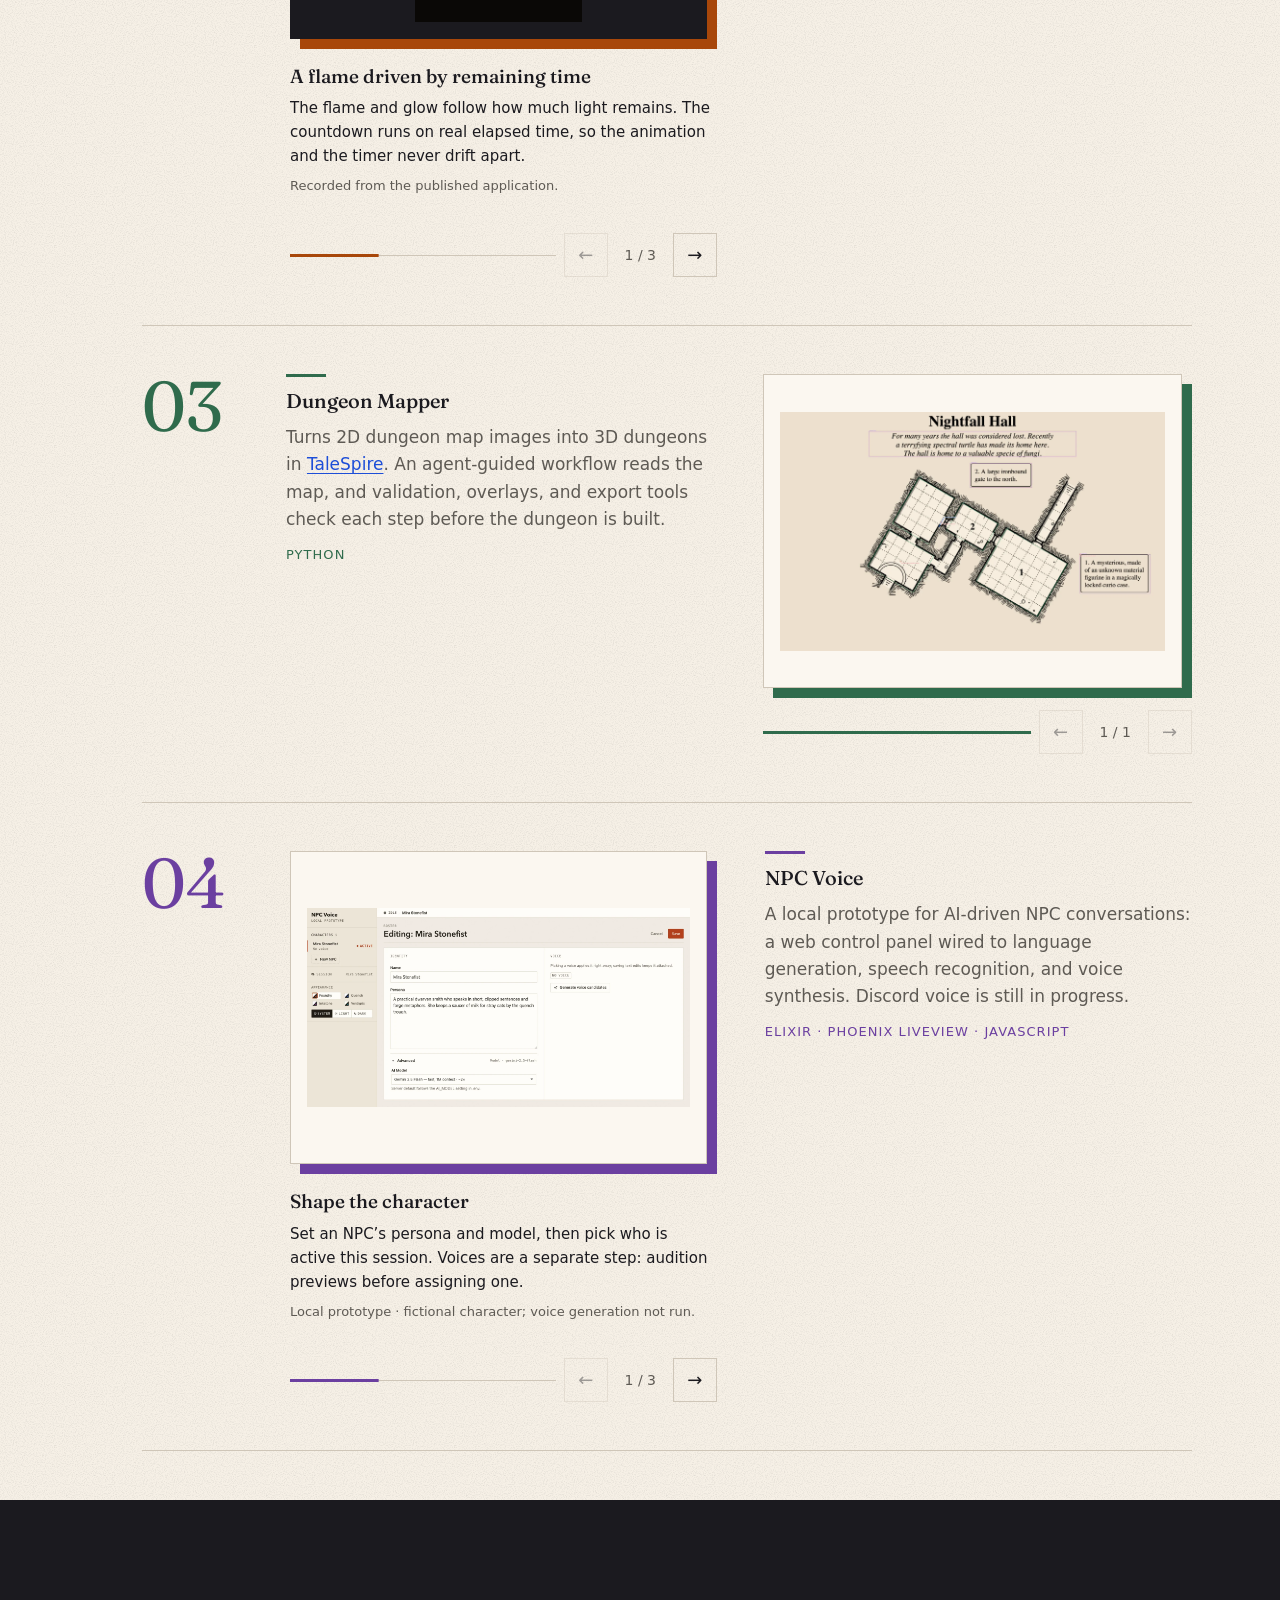
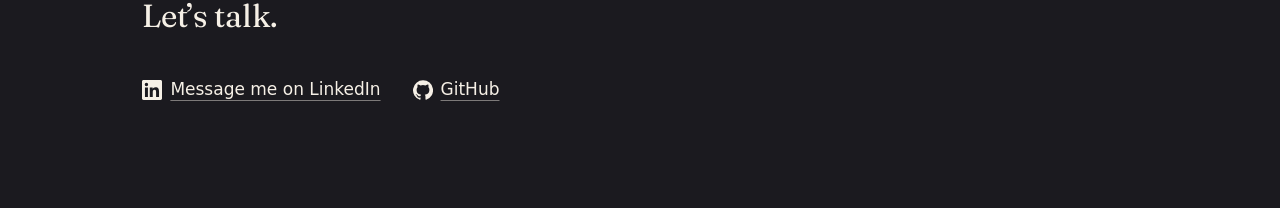
==== commit 2a8c6c9c: "feat(site): hang a painted portrait in the opener" ====
--- a/site/index.html
+++ b/site/index.html
@@ -63,12 +63,15 @@
     </button>
     <header class="opener">
       <h1 class="name">Jeremy Fabre</h1>
-      <p class="role">Senior Software Maker</p>
+      <p class="role">Senior Software Developer</p>
       <p class="deck">A selection of personal projects built with AI-assisted development, from tabletop gaming tools to more ambitious applications that integrate AI directly.</p>
       <ul class="social">
-        <li><a class="social-link" href="https://www.linkedin.com/in/jeremy-fabre-977b1b53/" rel="me noopener noreferrer" target="_blank"><svg aria-hidden="true" viewBox="0 0 24 24" width="20" height="20" fill="currentColor"><path d="M20.45 20.45h-3.55v-5.57c0-1.33-.03-3.04-1.85-3.04-1.86 0-2.14 1.45-2.14 2.94v5.67H9.35V9h3.41v1.56h.05c.48-.9 1.64-1.85 3.37-1.85 3.6 0 4.27 2.37 4.27 5.46v6.28zM5.34 7.43a2.06 2.06 0 1 1 0-4.12 2.06 2.06 0 0 1 0 4.12zM7.12 20.45H3.56V9h3.56v11.45zM22.22 0H1.77C.79 0 0 .77 0 1.73v20.54C0 23.23.79 24 1.77 24h20.45c.98 0 1.78-.77 1.78-1.73V1.73C24 .77 23.2 0 22.22 0z"/></svg><span>Connect on LinkedIn</span></a></li>
+        <li><a class="social-link" href="https://www.linkedin.com/in/jeremy-fabre-977b1b53/" rel="me noopener noreferrer" target="_blank"><svg aria-hidden="true" viewBox="0 0 24 24" width="20" height="20" fill="currentColor"><path d="M20.45 20.45h-3.55v-5.57c0-1.33-.03-3.04-1.85-3.04-1.86 0-2.14 1.45-2.14 2.94v5.67H9.35V9h3.41v1.56h.05c.48-.9 1.64-1.85 3.37-1.85 3.6 0 4.27 2.37 4.27 5.46v6.28zM5.34 7.43a2.06 2.06 0 1 1 0-4.12 2.06 2.06 0 0 1 0 4.12zM7.12 20.45H3.56V9h3.56v11.45zM22.22 0H1.77C.79 0 0 .77 0 1.73v20.54C0 23.23.79 24 1.77 24h20.45c.98 0 1.78-.77 1.78-1.73V1.73C24 .77 23.2 0 22.22 0z"/></svg><span>LinkedIn</span></a></li>
         <li><a class="social-link" href="https://github.com/jfabre" rel="me noopener noreferrer" target="_blank"><svg aria-hidden="true" viewBox="0 0 24 24" width="20" height="20" fill="currentColor"><path d="M12 .3a12 12 0 0 0-3.8 23.38c.6.12.83-.26.83-.57v-2c-3.34.73-4.04-1.61-4.04-1.61-.55-1.39-1.34-1.76-1.34-1.76-1.08-.74.09-.73.09-.73 1.2.09 1.83 1.24 1.83 1.24 1.07 1.83 2.8 1.3 3.49 1 .1-.78.42-1.31.76-1.61-2.67-.3-5.47-1.33-5.47-5.93 0-1.31.47-2.38 1.24-3.22-.14-.3-.54-1.52.1-3.18 0 0 1-.32 3.3 1.23a11.5 11.5 0 0 1 6 0c2.28-1.55 3.29-1.23 3.29-1.23.64 1.66.24 2.88.12 3.18a4.65 4.65 0 0 1 1.23 3.22c0 4.61-2.8 5.63-5.48 5.92.42.36.81 1.1.81 2.22v3.29c0 .32.21.7.82.57A12 12 0 0 0 12 .3"/></svg><span>GitHub</span></a></li>
       </ul>
+      <figure class="portrait">
+        <img src="assets/portrait/jeremy.webp" srcset="assets/portrait/jeremy-360.webp 360w, assets/portrait/jeremy.webp 720w" sizes="(min-width: 43em) clamp(13rem, 22vw, 18rem), clamp(7rem, 30vw, 12rem)" alt="Painted portrait of Jeremy Fabre" width="720" height="900" decoding="async" fetchpriority="high">
+      </figure>
       <nav class="index" aria-label="Projects">
         <ol class="index-list" role="list">
           <li><a class="index-link" href="#project-shadowdark-sheet-title"><span class="index-num" aria-hidden="true">01</span><span class="index-name">The Dark Spire</span></a></li>
--- a/site/styles.css
+++ b/site/styles.css
@@ -109,6 +109,7 @@
     --band: #0e0c0a;
     --on-band: #ece3d2;
     --band-edge: #433a30;
+    --portrait-offset: #574a3b;
     --grain: url("assets/texture/grain-dark.svg");
     color-scheme: dark;
   }
@@ -130,6 +131,7 @@
     --band: #0e0c0a;
     --on-band: #ece3d2;
     --band-edge: #433a30;
+    --portrait-offset: #574a3b;
     --grain: url("assets/texture/grain-dark.svg");
     color-scheme: dark;
   }
@@ -243,11 +245,76 @@
 :root:not([data-theme="dark"]) .theme-toggle .icon-sun { display: none; }
 @media (min-width: 48em) { .theme-toggle { top: var(--space-6); } }
 
-/* ---------- 6. Opener: oversized stacked headline ---------- */
+/* ---------- 6. Opener: oversized stacked headline beside a hung portrait ----------
+   Phone: the portrait hangs top-right and the name sits on its bottom edge; role,
+   deck and links run full width below. From 48em the portrait takes its own column
+   beside the whole text stack and the project index spans both columns. */
 .opener {
+  --portrait-width: clamp(7rem, 30vw, 12rem);
+  display: grid;
+  grid-template-columns: minmax(0, 1fr) var(--portrait-width);
+  grid-template-areas:
+    "name   portrait"
+    "role   role"
+    "deck   deck"
+    "social social"
+    "index  index";
+  column-gap: var(--space-4);
   padding-block: var(--space-10) var(--space-8);
   border-bottom: 1px solid var(--rule);
   position: relative;
+}
+.opener .name { grid-area: name; align-self: end; }
+.opener .role { grid-area: role; }
+.opener .deck { grid-area: deck; }
+.opener .social { grid-area: social; }
+.opener .index { grid-area: index; }
+/* Same hanging as the project captures: a paper mat, a hairline edge and the hard
+   offset block, here in ink because the portrait belongs to no project (a muted
+   umber in dark, where cream ink would glow) */
+.portrait {
+  grid-area: portrait;
+  align-self: start;
+  margin-top: var(--space-4);
+  position: relative;
+  padding: 0 var(--offset) var(--offset) 0;
+}
+.portrait::before {
+  content: "";
+  position: absolute;
+  inset: var(--offset) 0 0 var(--offset);
+  background: var(--portrait-offset, var(--ink));
+}
+.portrait img {
+  position: relative;
+  width: 100%;
+  height: auto;
+  aspect-ratio: 4 / 5;
+  object-fit: cover;
+  padding: var(--space-1);
+  background: var(--paper);
+  border: 1px solid var(--frame-line);
+}
+/* Two columns from 43em, where a one-line name would otherwise leave a void above it */
+@media (min-width: 43em) {
+  .opener {
+    --portrait-width: clamp(13rem, 22vw, 18rem);
+    grid-template-rows: auto auto auto auto 1fr auto;
+    grid-template-areas:
+      "name   portrait"
+      "role   portrait"
+      "deck   portrait"
+      "social portrait"
+      ".      portrait"
+      "index  index";
+    column-gap: var(--space-8);
+  }
+  .opener .name { align-self: start; margin-top: var(--space-4); }
+  .portrait img { padding: var(--space-2); }
+}
+/* From 48em the opener's taller top padding clears the theme switch on its own */
+@media (min-width: 48em) {
+  .opener .name, .portrait { margin-top: 0; }
 }
 /* Double hairline: the magazine masthead rule */
 .opener::after {
@@ -293,6 +360,8 @@
 .index-num { font-family: var(--font-serif); font-size: 1.25rem; font-variant-numeric: lining-nums tabular-nums; color: var(--row-accent); }
 .index-name { font-family: var(--font-serif); font-size: 1.125rem; line-height: 1.25; text-decoration: underline; text-decoration-color: transparent; text-decoration-thickness: 1px; text-underline-offset: 0.2em; transition: text-decoration-color var(--dur) var(--ease); }
 .index-link:hover .index-name { text-decoration-color: var(--row-accent); }
+/* Four items never wrap 3 + 1: two by two until there is room for one row */
+@media (min-width: 37.5em) and (max-width: 63.99em) { .index-list { grid-template-columns: repeat(2, minmax(0, 1fr)); } }
 
 /* ---------- 7. Section rhythm ---------- */
 .projects { padding-block: 0 var(--space-6); }
@@ -488,26 +557,6 @@
 }
 .carousel-btn:hover:not(:disabled) { border-color: var(--row-accent, var(--ink)); color: var(--row-accent, var(--accent)); }
 .carousel-btn:disabled { opacity: 0.4; cursor: default; }
-
-/* Inline clip play/pause (WCAG 2.2.2), added by media.js over the frame's top-right corner */
-.motion-toggle {
-  position: absolute;
-  top: var(--space-2);
-  right: calc(var(--offset) + var(--space-2));
-  display: grid;
-  place-items: center;
-  width: var(--target-min);
-  height: var(--target-min);
-  padding: 0;
-  border: 1px solid color-mix(in srgb, var(--on-stage) 30%, transparent);
-  border-radius: 0;
-  background: color-mix(in srgb, var(--stage) 72%, transparent);
-  color: var(--on-stage);
-  cursor: pointer;
-  transition: border-color var(--dur) var(--ease);
-  --focus-ring-color: var(--ring-on-ink);
-}
-.motion-toggle:hover { border-color: var(--on-stage); }
 
 /* ---------- 9b. Full-size viewer: a native modal <dialog> built by media.js ---------- */
 html:has(.lightbox[open]) { overflow: hidden; }
@@ -644,6 +693,7 @@
   .opener > :nth-child(4) { animation-delay: 120ms; }
   .opener > :nth-child(5) { animation-delay: 160ms; }
   .opener > :nth-child(6) { animation-delay: 200ms; }
+  .opener > .portrait { animation-delay: 40ms; }
   @supports (animation-timeline: view()) {
     .row {
       animation: rise linear both;
@@ -670,12 +720,12 @@
   body { background: #fff; }
   .contact { background: none; color: var(--ink); }
   .contact .social-link { color: var(--ink); }
-  .frame-link::before, .carousel-controls::before, .carousel-btn, .motion-toggle, .theme-toggle { display: none; }
-  .frame-link { padding: 0; }
+  .frame-link::before, .portrait::before, .carousel-controls::before, .carousel-btn, .theme-toggle { display: none; }
+  .frame-link, .portrait { padding: 0; }
   *, *::before, *::after { animation: none !important; }
 }
 @media (forced-colors: active) {
   body { background-image: none; }
-  .frame-link::before, .carousel-controls::before, .row .title::before { display: none; }
-  .frame-link { padding: 0; }
-}
+  .frame-link::before, .portrait::before, .carousel-controls::before, .row .title::before { display: none; }
+  .frame-link, .portrait { padding: 0; }
+}
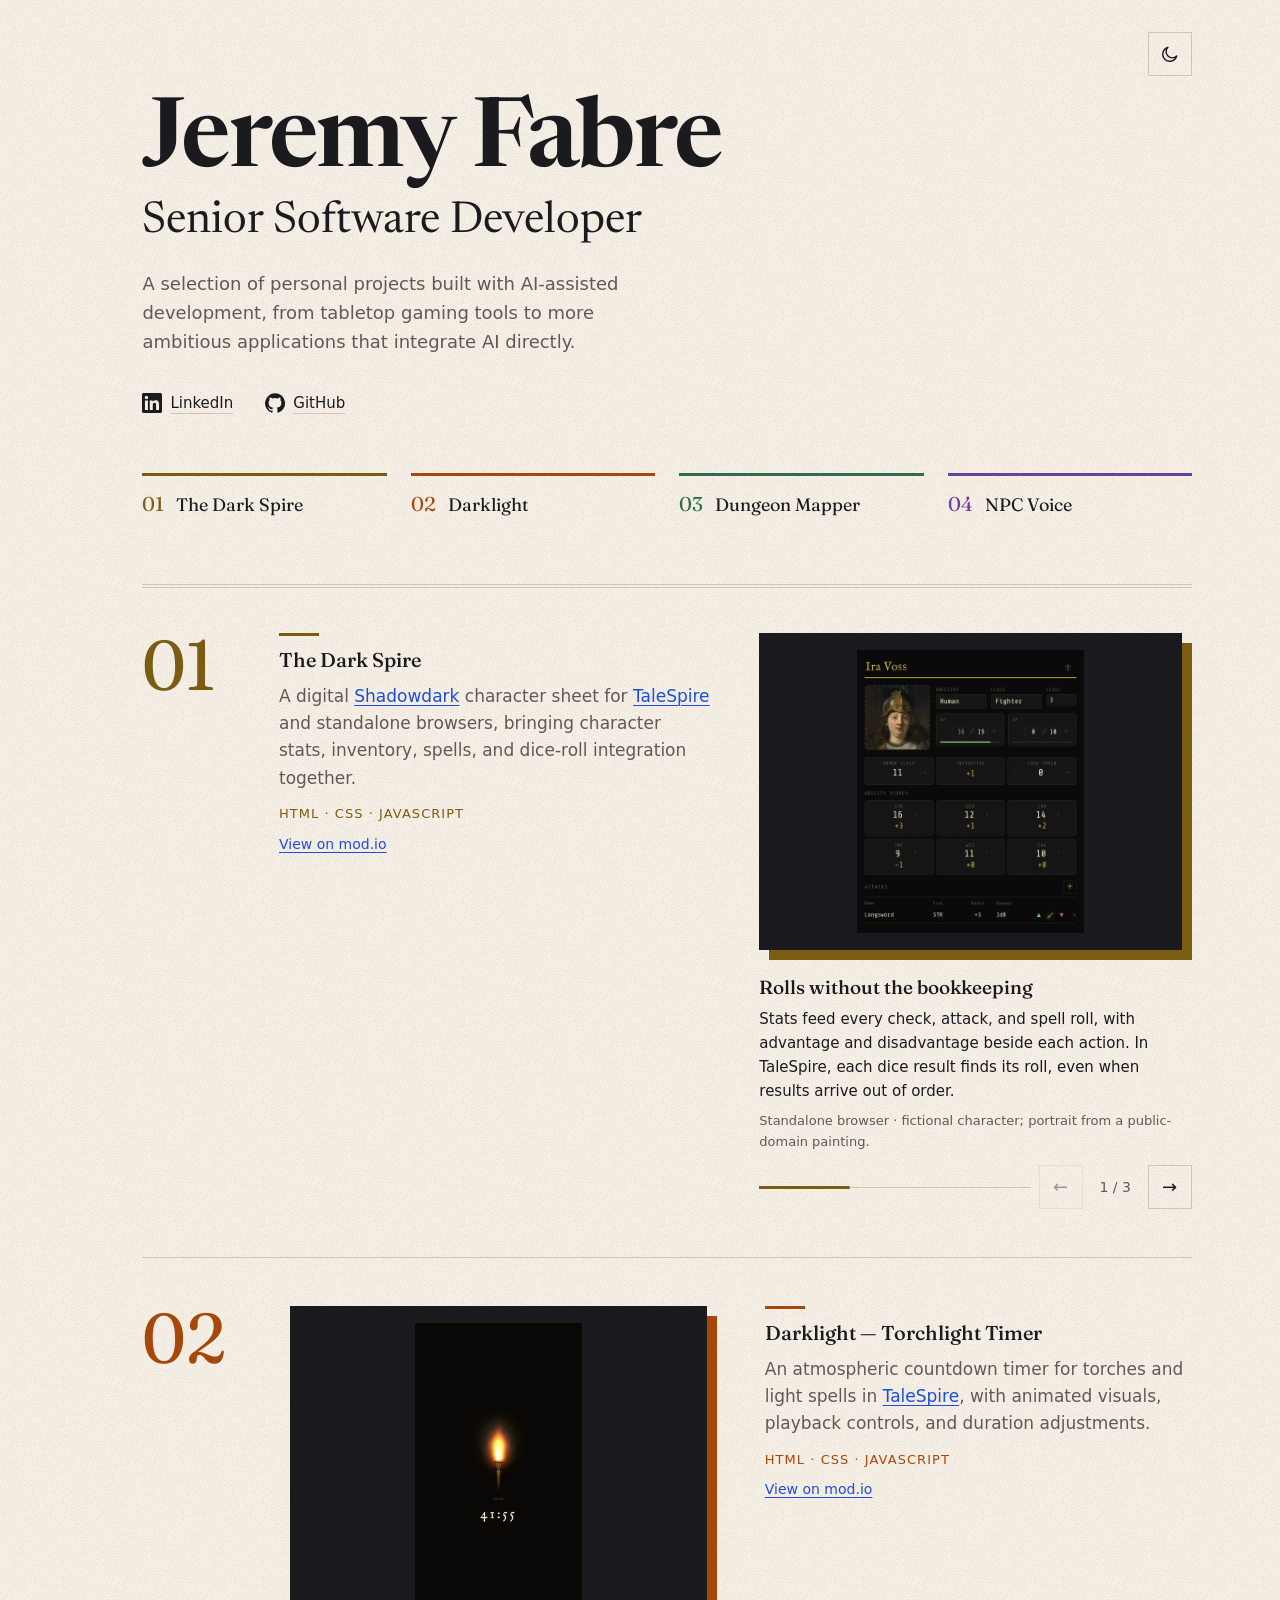
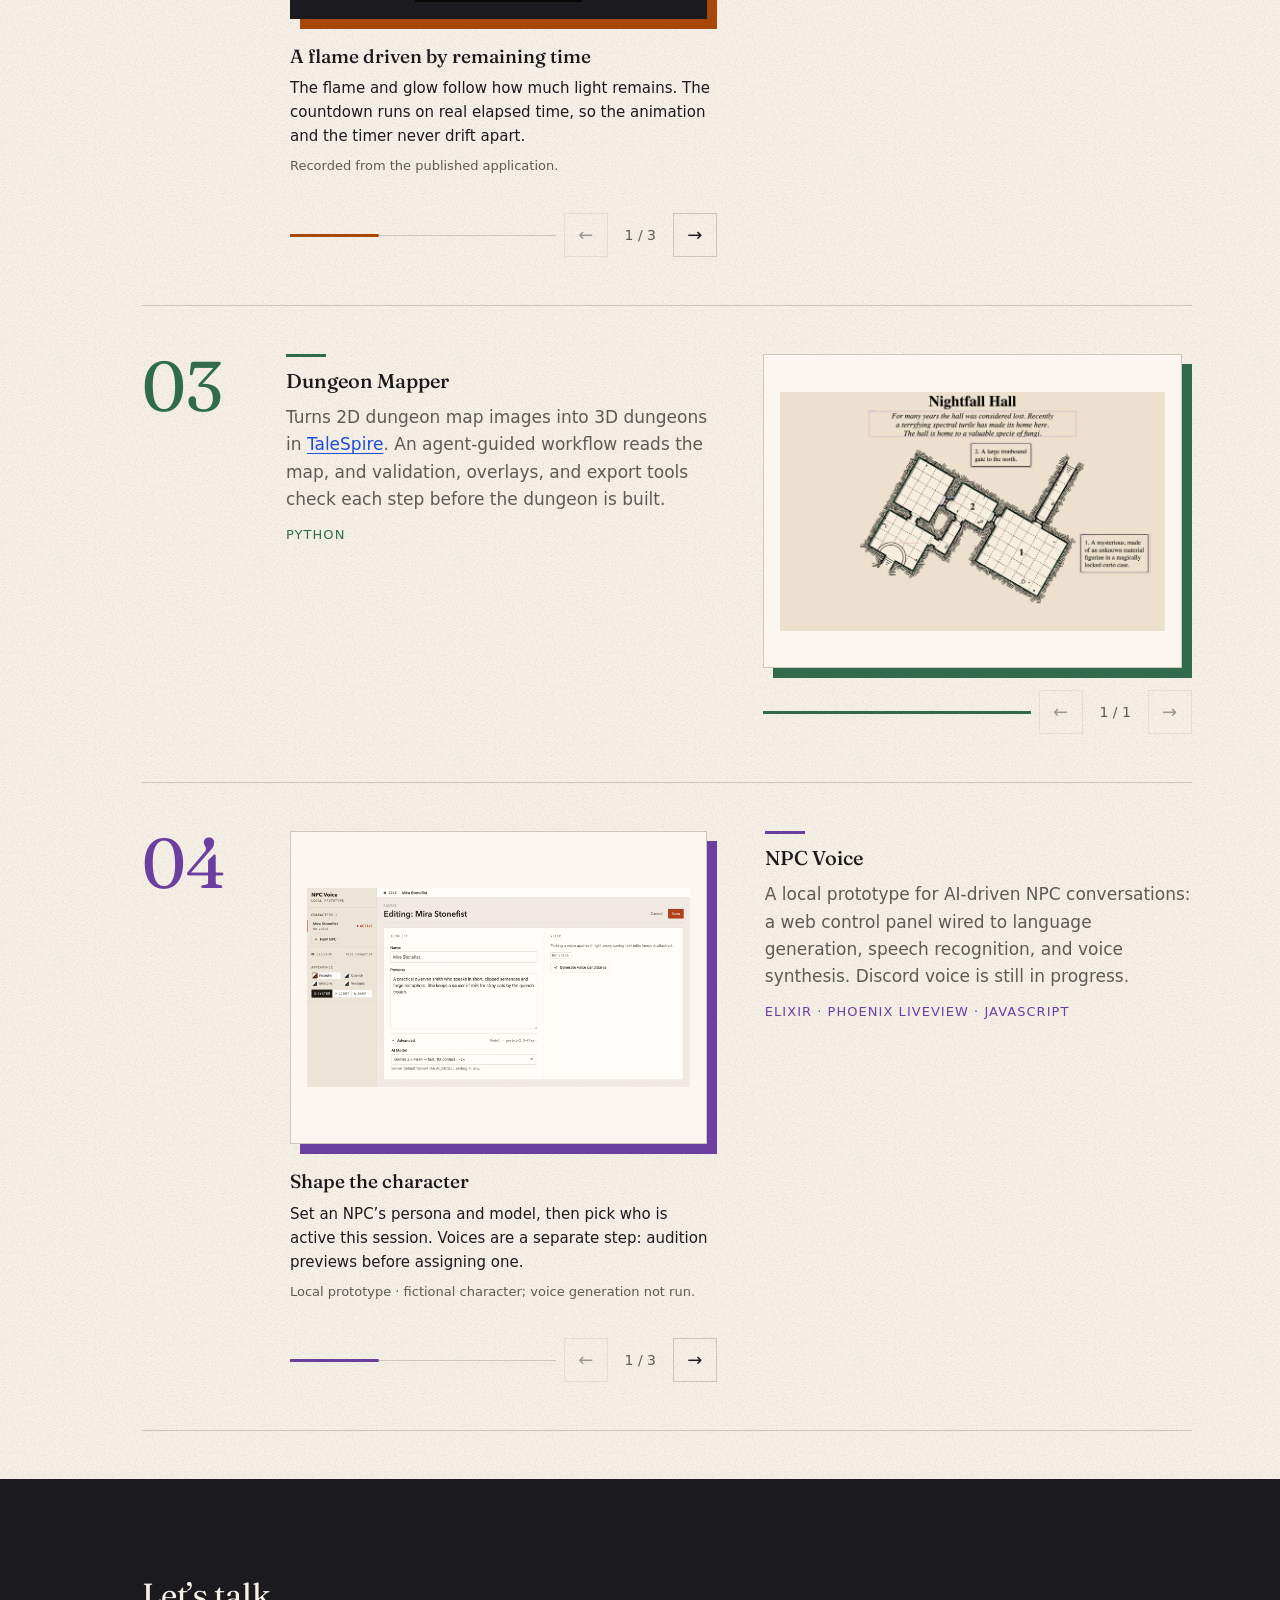
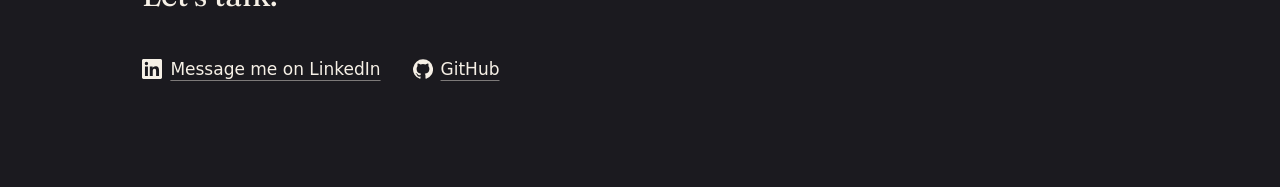
==== commit 1fd0e1f5: "feat(site): role reads "Senior Software Developer", header link reads "LinkedIn"" ====
--- a/site/index.html
+++ b/site/index.html
@@ -69,9 +69,6 @@
         <li><a class="social-link" href="https://www.linkedin.com/in/jeremy-fabre-977b1b53/" rel="me noopener noreferrer" target="_blank"><svg aria-hidden="true" viewBox="0 0 24 24" width="20" height="20" fill="currentColor"><path d="M20.45 20.45h-3.55v-5.57c0-1.33-.03-3.04-1.85-3.04-1.86 0-2.14 1.45-2.14 2.94v5.67H9.35V9h3.41v1.56h.05c.48-.9 1.64-1.85 3.37-1.85 3.6 0 4.27 2.37 4.27 5.46v6.28zM5.34 7.43a2.06 2.06 0 1 1 0-4.12 2.06 2.06 0 0 1 0 4.12zM7.12 20.45H3.56V9h3.56v11.45zM22.22 0H1.77C.79 0 0 .77 0 1.73v20.54C0 23.23.79 24 1.77 24h20.45c.98 0 1.78-.77 1.78-1.73V1.73C24 .77 23.2 0 22.22 0z"/></svg><span>LinkedIn</span></a></li>
         <li><a class="social-link" href="https://github.com/jfabre" rel="me noopener noreferrer" target="_blank"><svg aria-hidden="true" viewBox="0 0 24 24" width="20" height="20" fill="currentColor"><path d="M12 .3a12 12 0 0 0-3.8 23.38c.6.12.83-.26.83-.57v-2c-3.34.73-4.04-1.61-4.04-1.61-.55-1.39-1.34-1.76-1.34-1.76-1.08-.74.09-.73.09-.73 1.2.09 1.83 1.24 1.83 1.24 1.07 1.83 2.8 1.3 3.49 1 .1-.78.42-1.31.76-1.61-2.67-.3-5.47-1.33-5.47-5.93 0-1.31.47-2.38 1.24-3.22-.14-.3-.54-1.52.1-3.18 0 0 1-.32 3.3 1.23a11.5 11.5 0 0 1 6 0c2.28-1.55 3.29-1.23 3.29-1.23.64 1.66.24 2.88.12 3.18a4.65 4.65 0 0 1 1.23 3.22c0 4.61-2.8 5.63-5.48 5.92.42.36.81 1.1.81 2.22v3.29c0 .32.21.7.82.57A12 12 0 0 0 12 .3"/></svg><span>GitHub</span></a></li>
       </ul>
-      <figure class="portrait">
-        <img src="assets/portrait/jeremy.webp" srcset="assets/portrait/jeremy-360.webp 360w, assets/portrait/jeremy.webp 720w" sizes="(min-width: 43em) clamp(13rem, 22vw, 18rem), clamp(7rem, 30vw, 12rem)" alt="Painted portrait of Jeremy Fabre" width="720" height="900" decoding="async" fetchpriority="high">
-      </figure>
       <nav class="index" aria-label="Projects">
         <ol class="index-list" role="list">
           <li><a class="index-link" href="#project-shadowdark-sheet-title"><span class="index-num" aria-hidden="true">01</span><span class="index-name">The Dark Spire</span></a></li>
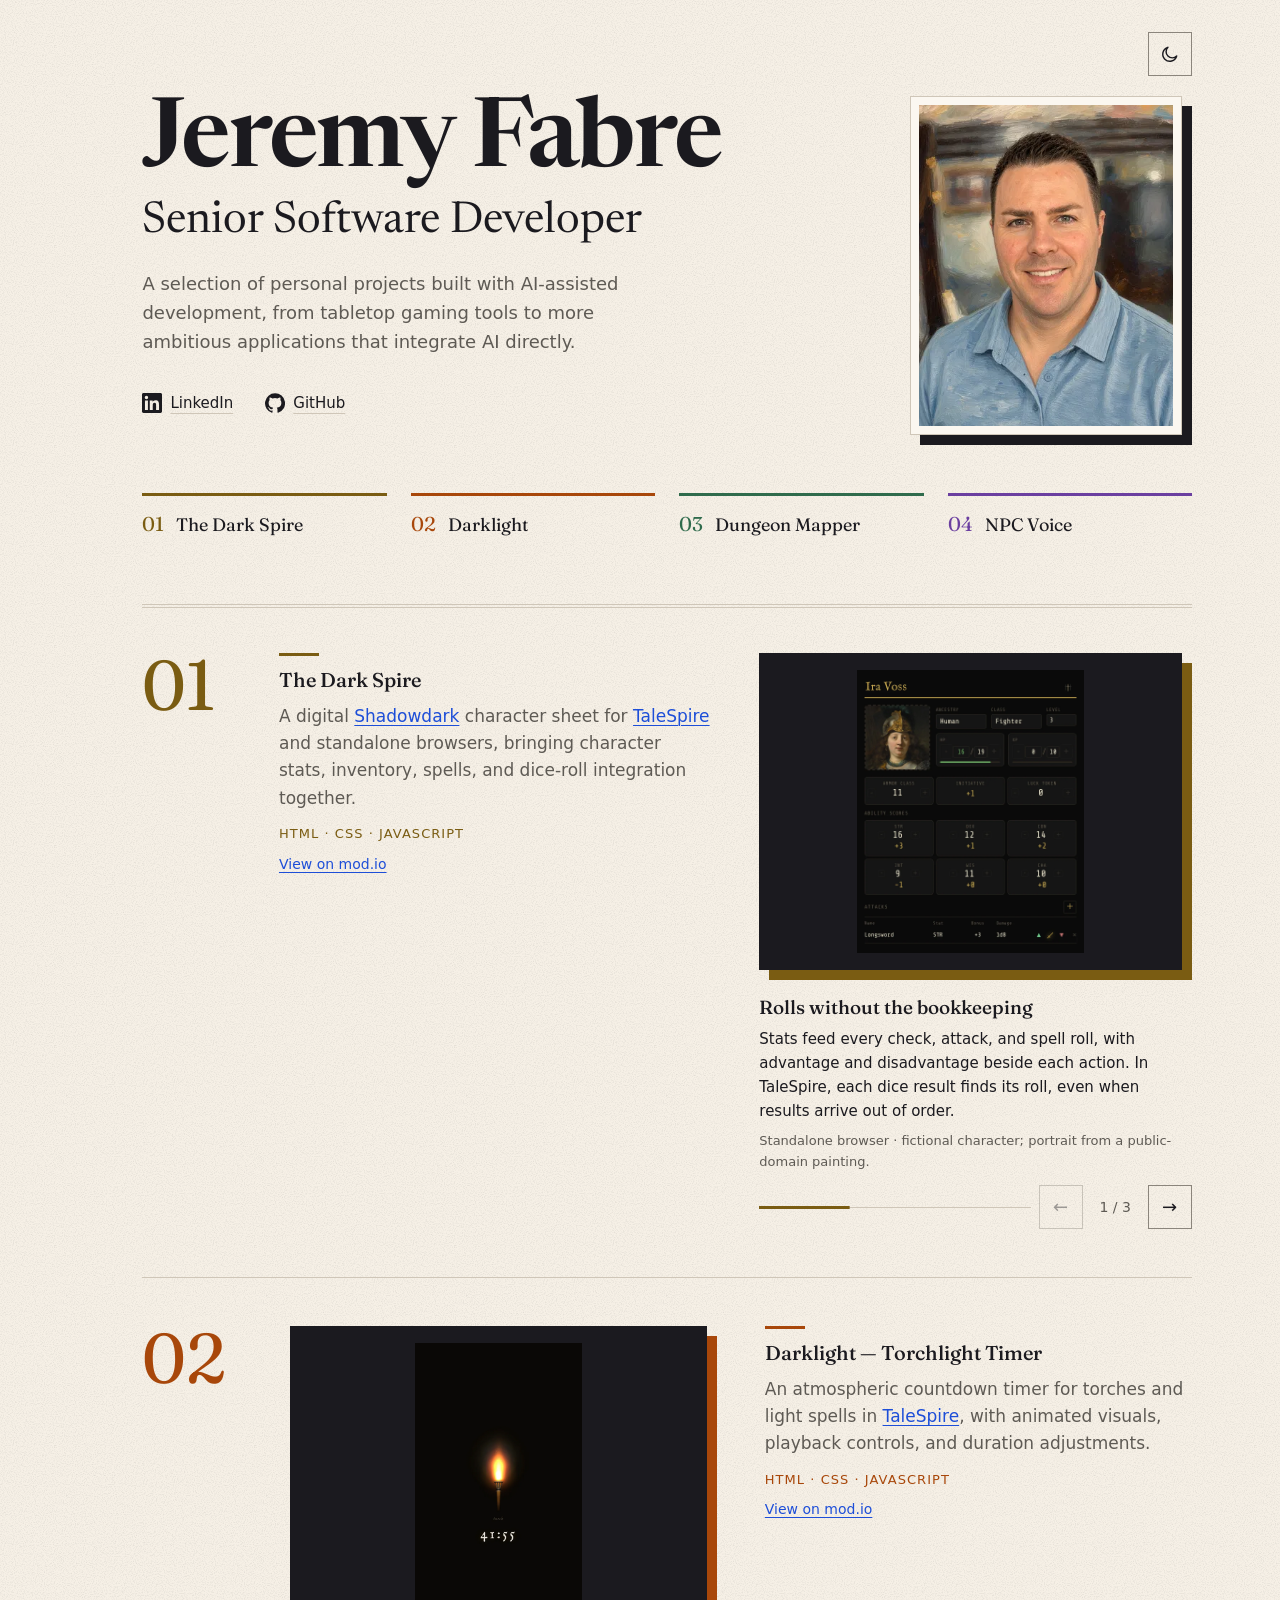
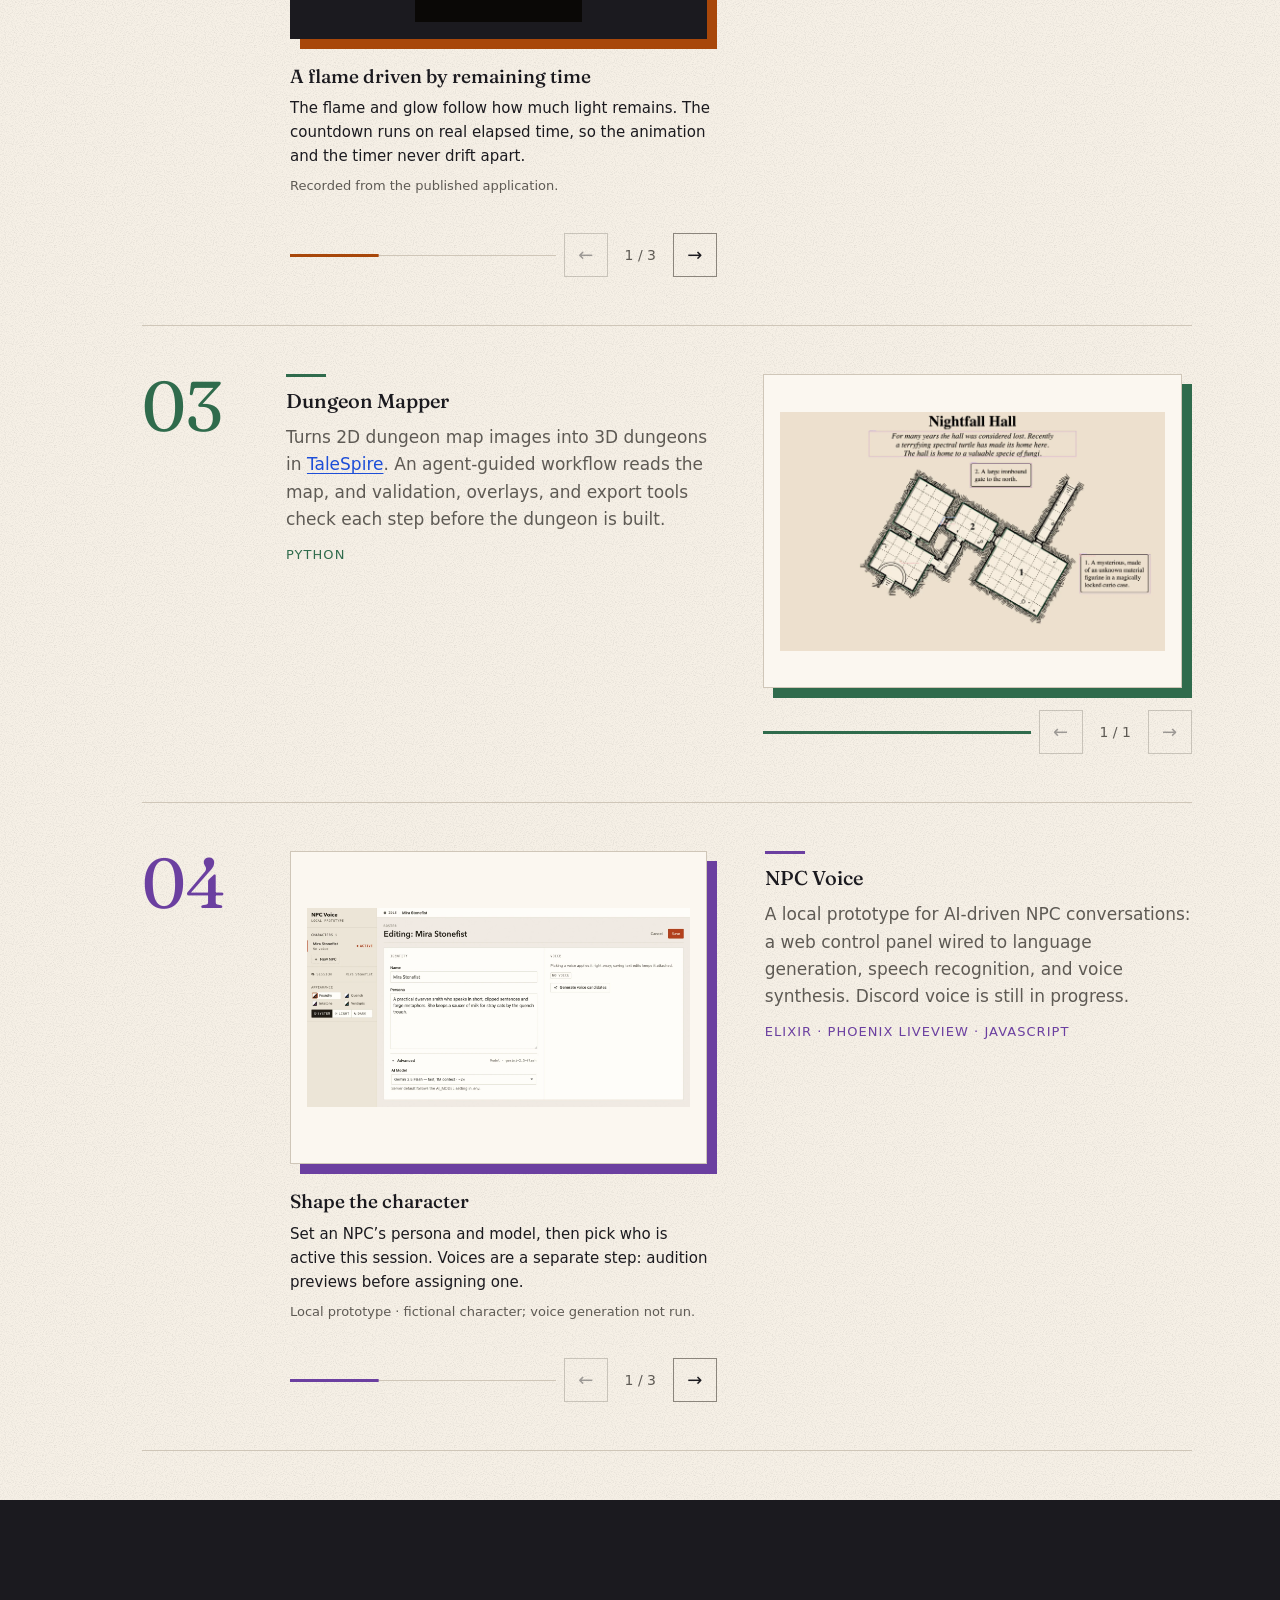
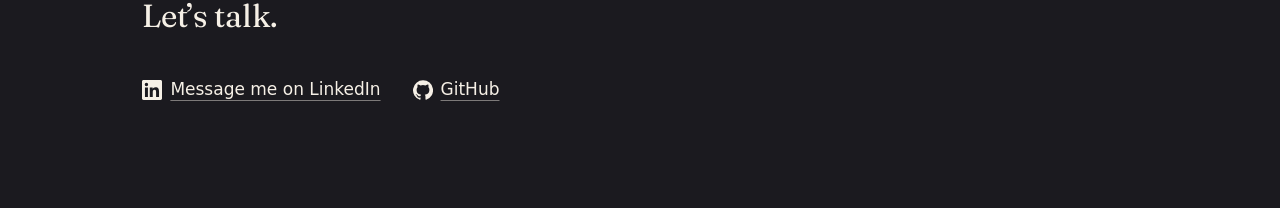
==== commit f2c60dcc: "fix(site): theme switch leads back to the system, 3:1 control borders, projects h2" ====
--- a/site/index.html
+++ b/site/index.html
@@ -10,13 +10,15 @@
   <meta name="theme-color" content="#1a1612" media="(prefers-color-scheme: dark)">
   <script>
     // Theme: a saved choice wins, otherwise the system preference, followed live.
+    // Choosing the theme the system already asks for clears the saved choice, so the
+    // switch also leads back to following the system.
     // Runs before the stylesheet so the first paint already carries the theme.
     (() => {
       const root = document.documentElement;
       const system = matchMedia('(prefers-color-scheme: dark)');
       const colors = { light: '#f6f0e6', dark: '#1a1612' };
       const read = () => { try { return localStorage.getItem('theme'); } catch { return null; } };
-      const save = (theme) => { try { localStorage.setItem('theme', theme); return true; } catch { return false; } };
+      const save = (theme) => { try { if (theme) localStorage.setItem('theme', theme); else localStorage.removeItem('theme'); return true; } catch { return false; } };
       let choice = read();
       const apply = () => {
         const theme = choice === 'light' || choice === 'dark' ? choice : system.matches ? 'dark' : 'light';
@@ -37,7 +39,8 @@
       });
       document.addEventListener('click', (event) => {
         if (!(event.target instanceof Element) || !event.target.closest('.theme-toggle')) return;
-        choice = root.dataset.theme === 'dark' ? 'light' : 'dark';
+        const next = root.dataset.theme === 'dark' ? 'light' : 'dark';
+        choice = next === (system.matches ? 'dark' : 'light') ? null : next;
         save(choice);
         apply();
       });
@@ -69,6 +72,9 @@
         <li><a class="social-link" href="https://www.linkedin.com/in/jeremy-fabre-977b1b53/" rel="me noopener noreferrer" target="_blank"><svg aria-hidden="true" viewBox="0 0 24 24" width="20" height="20" fill="currentColor"><path d="M20.45 20.45h-3.55v-5.57c0-1.33-.03-3.04-1.85-3.04-1.86 0-2.14 1.45-2.14 2.94v5.67H9.35V9h3.41v1.56h.05c.48-.9 1.64-1.85 3.37-1.85 3.6 0 4.27 2.37 4.27 5.46v6.28zM5.34 7.43a2.06 2.06 0 1 1 0-4.12 2.06 2.06 0 0 1 0 4.12zM7.12 20.45H3.56V9h3.56v11.45zM22.22 0H1.77C.79 0 0 .77 0 1.73v20.54C0 23.23.79 24 1.77 24h20.45c.98 0 1.78-.77 1.78-1.73V1.73C24 .77 23.2 0 22.22 0z"/></svg><span>LinkedIn</span></a></li>
         <li><a class="social-link" href="https://github.com/jfabre" rel="me noopener noreferrer" target="_blank"><svg aria-hidden="true" viewBox="0 0 24 24" width="20" height="20" fill="currentColor"><path d="M12 .3a12 12 0 0 0-3.8 23.38c.6.12.83-.26.83-.57v-2c-3.34.73-4.04-1.61-4.04-1.61-.55-1.39-1.34-1.76-1.34-1.76-1.08-.74.09-.73.09-.73 1.2.09 1.83 1.24 1.83 1.24 1.07 1.83 2.8 1.3 3.49 1 .1-.78.42-1.31.76-1.61-2.67-.3-5.47-1.33-5.47-5.93 0-1.31.47-2.38 1.24-3.22-.14-.3-.54-1.52.1-3.18 0 0 1-.32 3.3 1.23a11.5 11.5 0 0 1 6 0c2.28-1.55 3.29-1.23 3.29-1.23.64 1.66.24 2.88.12 3.18a4.65 4.65 0 0 1 1.23 3.22c0 4.61-2.8 5.63-5.48 5.92.42.36.81 1.1.81 2.22v3.29c0 .32.21.7.82.57A12 12 0 0 0 12 .3"/></svg><span>GitHub</span></a></li>
       </ul>
+      <figure class="portrait">
+        <img src="assets/portrait/jeremy.webp" srcset="assets/portrait/jeremy-360.webp 360w, assets/portrait/jeremy.webp 720w" sizes="(min-width: 43em) clamp(13rem, 22vw, 18rem), clamp(7rem, 30vw, 12rem)" alt="Painted portrait of Jeremy Fabre" width="720" height="900" decoding="async" fetchpriority="high">
+      </figure>
       <nav class="index" aria-label="Projects">
         <ol class="index-list" role="list">
           <li><a class="index-link" href="#project-shadowdark-sheet-title"><span class="index-num" aria-hidden="true">01</span><span class="index-name">The Dark Spire</span></a></li>
@@ -79,7 +85,8 @@
       </nav>
     </header>
 
-    <section class="projects" id="projects" aria-label="Selected projects">
+    <section class="projects" id="projects" aria-labelledby="projects-heading">
+      <h2 class="visually-hidden" id="projects-heading">Selected projects</h2>
       <ol class="rows">
         <li class="row" data-project="shadowdark-sheet" aria-labelledby="project-shadowdark-sheet-title">
           <p class="ordinal" aria-hidden="true">01</p>
--- a/site/styles.css
+++ b/site/styles.css
@@ -56,6 +56,7 @@
   --paper: #fbf7f0;
   --ink: #1b1a1f;
   --muted: #5e5a54;
+  --control-edge: #8b857c;  /* 3.23:1 on --bg: a control boundary, unlike decorative --rule */
   --rule: #cfc6b8;
   --accent: #1d4ed8;
   --on-ink: #f6f0e6;
@@ -109,6 +110,7 @@
     --band: #0e0c0a;
     --on-band: #ece3d2;
     --band-edge: #433a30;
+    --control-edge: #76695a;
     --portrait-offset: #574a3b;
     --grain: url("assets/texture/grain-dark.svg");
     color-scheme: dark;
@@ -131,6 +133,7 @@
     --band: #0e0c0a;
     --on-band: #ece3d2;
     --band-edge: #433a30;
+    --control-edge: #76695a;
     --portrait-offset: #574a3b;
     --grain: url("assets/texture/grain-dark.svg");
     color-scheme: dark;
@@ -230,7 +233,7 @@
   width: var(--target-min);
   height: var(--target-min);
   padding: 0;
-  border: 1px solid var(--rule);
+  border: 1px solid var(--control-edge);
   border-radius: var(--radius);
   background: transparent;
   color: var(--ink);
@@ -546,7 +549,7 @@
 .carousel-btn {
   min-width: var(--target-min);
   min-height: var(--target-min);
-  border: 1px solid var(--rule);
+  border: 1px solid var(--control-edge);
   border-radius: 0;
   background: transparent;
   color: var(--ink);
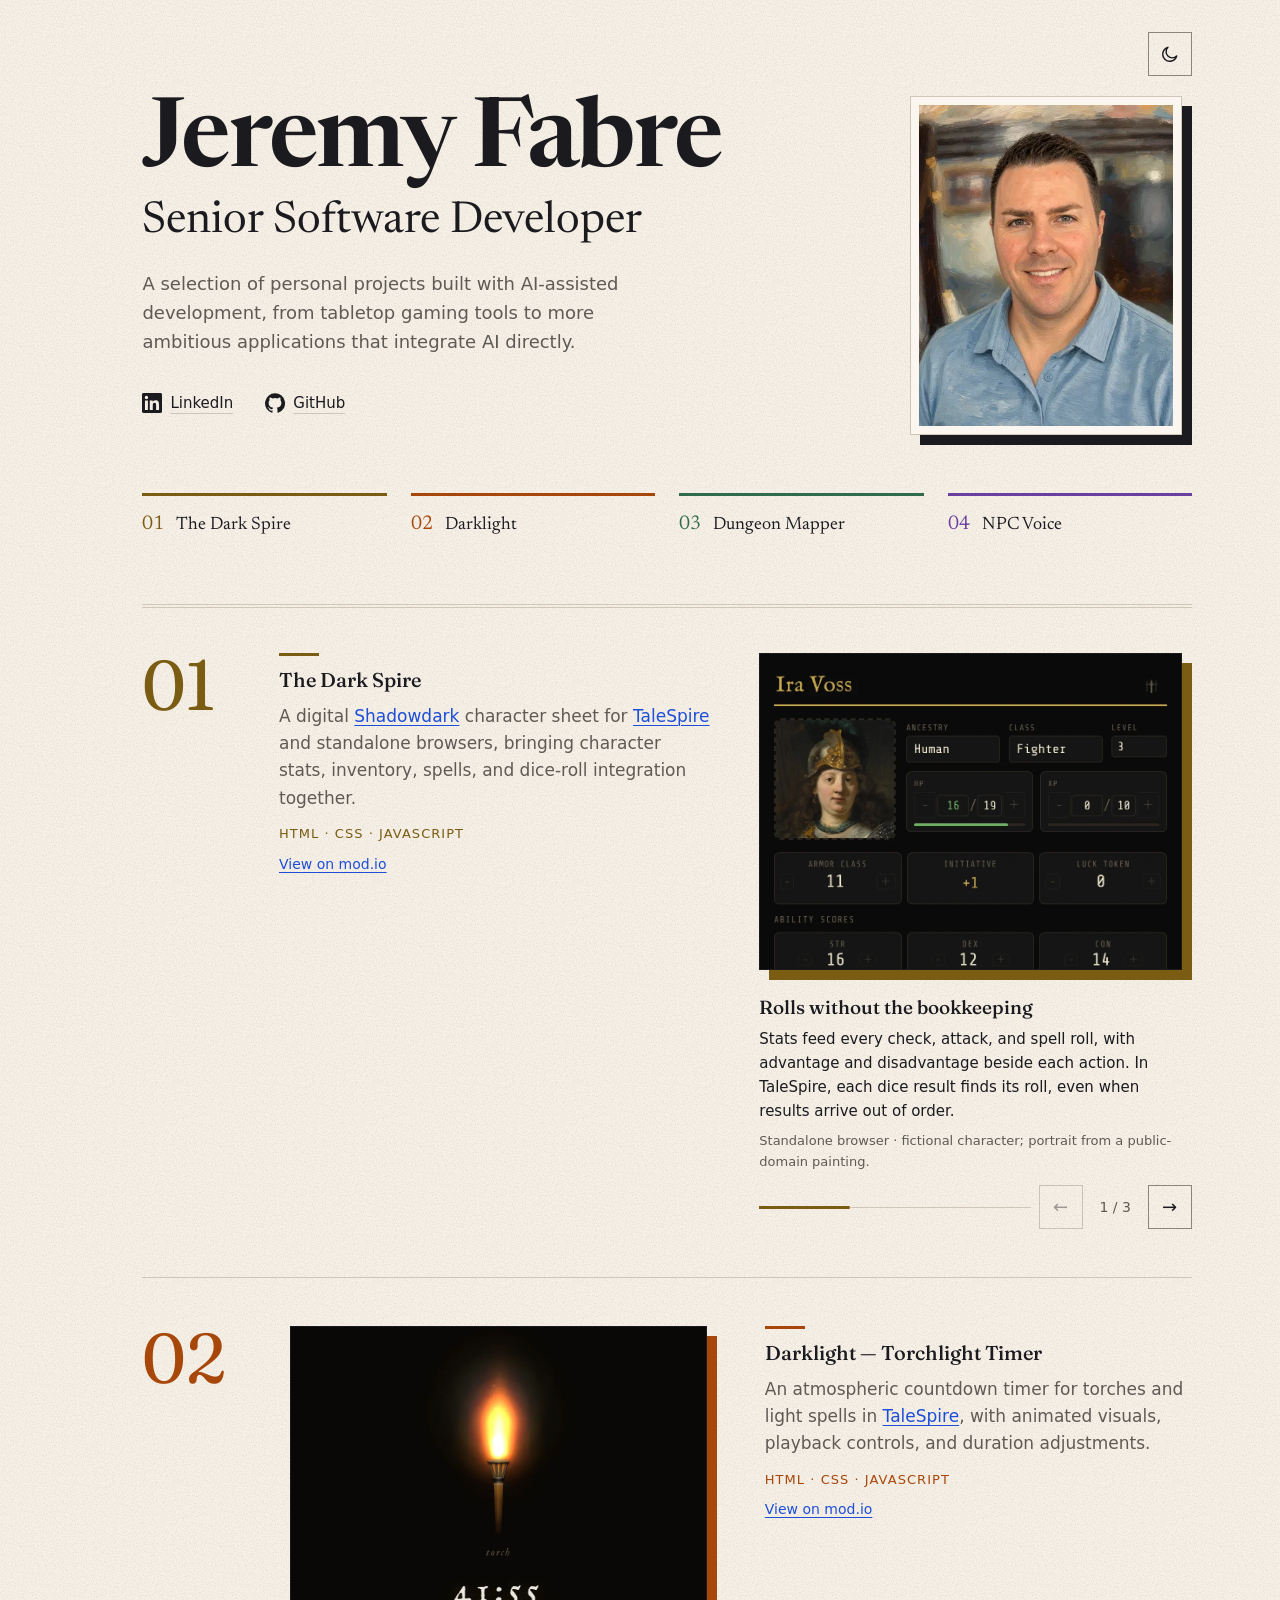
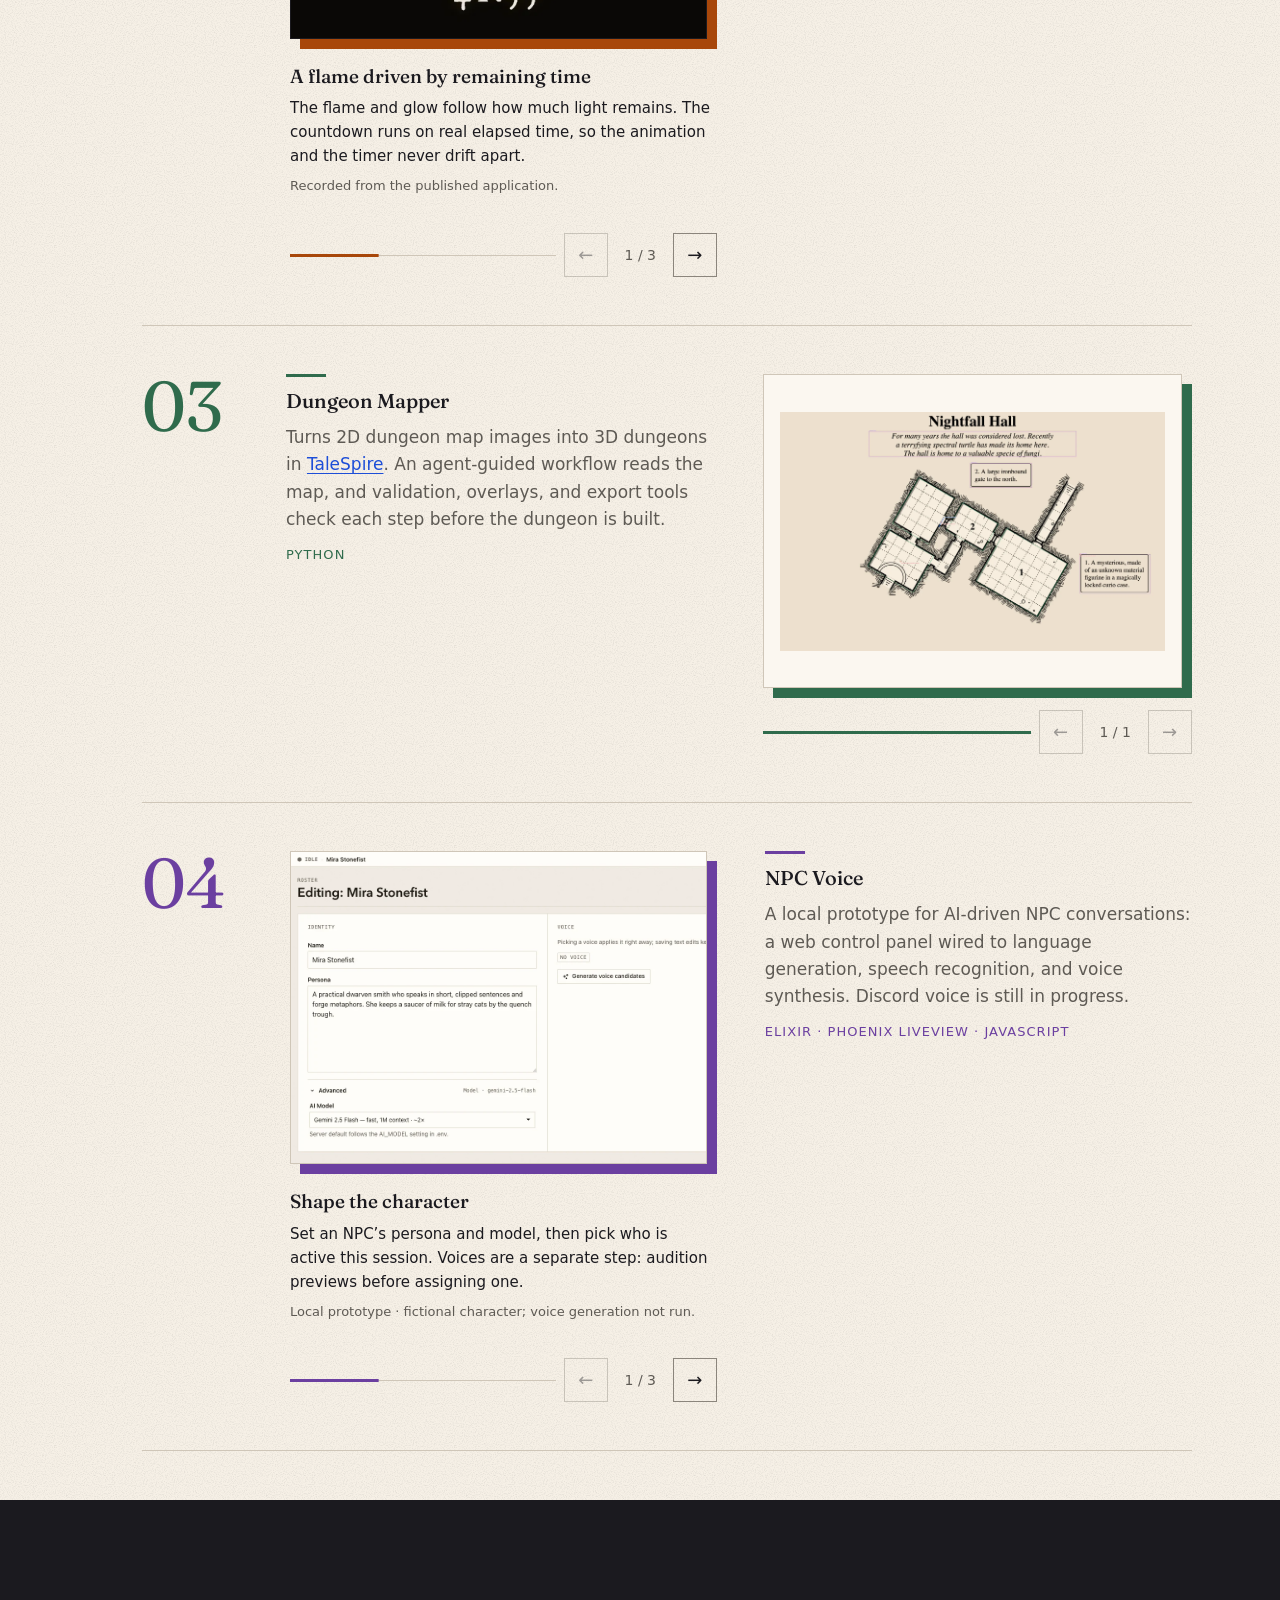
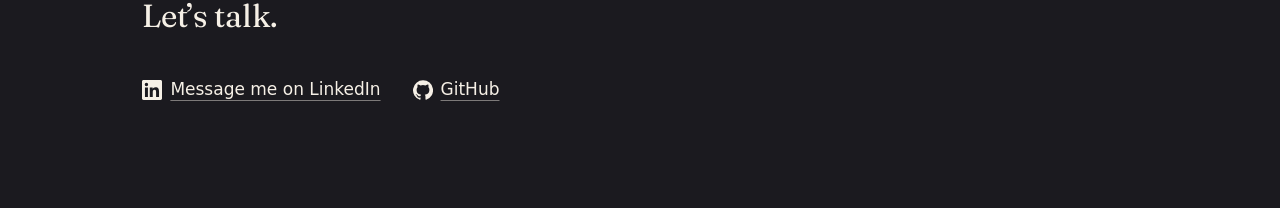
==== commit b18fbf4b: "feat(site): readable close-up crops in the project frames" ====
--- a/site/index.html
+++ b/site/index.html
@@ -50,6 +50,19 @@
        robots.txt; nothing at runtime depends on it. Every asset path below is relative so the
        page also works from a subpath. -->
   <link rel="canonical" href="https://jfabre.github.io/">
+  <!-- Link previews: the card is site/assets/social/preview.jpg, rendered from the site's own
+       styles at 1200×630 (see DESIGN.md). Crawlers need absolute URLs here. -->
+  <meta property="og:type" content="website">
+  <meta property="og:site_name" content="Jeremy Fabre">
+  <meta property="og:title" content="Jeremy Fabre — Senior Software Developer">
+  <meta property="og:description" content="A selection of personal projects built with AI-assisted development, from tabletop gaming tools to more ambitious applications that integrate AI directly.">
+  <meta property="og:url" content="https://jfabre.github.io/">
+  <meta property="og:image" content="https://jfabre.github.io/assets/social/preview.jpg">
+  <meta property="og:image:type" content="image/jpeg">
+  <meta property="og:image:width" content="1200">
+  <meta property="og:image:height" content="630">
+  <meta property="og:image:alt" content="Jeremy Fabre, Senior Software Developer, beside a painted portrait and his four projects: The Dark Spire, Darklight, Dungeon Mapper and NPC Voice.">
+  <meta name="twitter:card" content="summary_large_image">
   <link rel="icon" href="favicon.svg" type="image/svg+xml">
   <link rel="preload" href="assets/fonts/fraunces-latin-full-normal.woff2" as="font" type="font/woff2" crossorigin>
   <link rel="preload" href="assets/fonts/newsreader-latin-opsz-normal.woff2" as="font" type="font/woff2" crossorigin>
@@ -99,7 +112,7 @@
             <div class="carousel-track" role="region" aria-roledescription="carousel" aria-label="The Dark Spire screenshots" tabindex="0">
               <div class="slide">
                 <a class="frame-link" href="assets/projects/shadowdark-sheet.webp" aria-label="View full image: Character sheet with a helmeted portrait, combat stats, a longsword attack, and expanded advantage and disadvantage controls.">
-                  <span class="frame is-dark"><img src="assets/projects/shadowdark-sheet.webp" alt="Character sheet with a helmeted portrait, combat stats, a longsword attack, and expanded advantage and disadvantage controls." width="968" height="1208" decoding="async"></span>
+                  <span class="frame is-dark is-crop" style="--crop: 50% 0%"><img src="assets/projects/shadowdark-sheet.webp" alt="Character sheet with a helmeted portrait, combat stats, a longsword attack, and expanded advantage and disadvantage controls." width="968" height="1208" decoding="async"></span>
                 </a>
                 <div class="slide-caption">
                   <h4 class="slide-title">Rolls without the bookkeeping</h4>
@@ -109,7 +122,7 @@
               </div>
               <div class="slide">
                 <a class="frame-link" href="assets/projects/shadowdark-party.webp" aria-label="View full image: Party panel with portraits of three fictional characters at healthy, wounded, and critical health levels.">
-                  <span class="frame is-dark"><img src="assets/projects/shadowdark-party.webp" alt="Party panel with portraits of three fictional characters at healthy, wounded, and critical health levels." width="968" height="432" loading="lazy" decoding="async"></span>
+                  <span class="frame is-dark is-crop" style="--crop: 80% 50%"><img src="assets/projects/shadowdark-party.webp" alt="Party panel with portraits of three fictional characters at healthy, wounded, and critical health levels." width="968" height="432" loading="lazy" decoding="async"></span>
                 </a>
                 <div class="slide-caption">
                   <h4 class="slide-title">Your party at a glance</h4>
@@ -119,7 +132,7 @@
               </div>
               <div class="slide">
                 <a class="frame-link" href="assets/projects/shadowdark-equipment.webp" aria-label="View full image: Populated inventory with armor, shield, coins, adventuring equipment, and a carrying-capacity breakdown.">
-                  <span class="frame is-dark"><img src="assets/projects/shadowdark-equipment.webp" alt="Populated inventory with armor, shield, coins, adventuring equipment, and a carrying-capacity breakdown." width="968" height="1050" loading="lazy" decoding="async"></span>
+                  <span class="frame is-dark is-crop" style="--crop: 50% 0%"><img src="assets/projects/shadowdark-equipment.webp" alt="Populated inventory with armor, shield, coins, adventuring equipment, and a carrying-capacity breakdown." width="968" height="1050" loading="lazy" decoding="async"></span>
                 </a>
                 <div class="slide-caption">
                   <h4 class="slide-title">Equipment choices, calculated together</h4>
@@ -147,7 +160,7 @@
             <div class="carousel-track" role="region" aria-roledescription="carousel" aria-label="Darklight screenshots" tabindex="0">
               <div class="slide">
                 <a class="frame-link" href="assets/projects/torchlight-timer.mp4" aria-label="View full size: Darklight torch with a flickering flame, counting down from 41:55.">
-                  <span class="frame is-dark"><video src="assets/projects/torchlight-timer.mp4" poster="assets/projects/torchlight-timer.webp" width="540" height="900" muted loop playsinline preload="none" disablepictureinpicture aria-label="Darklight torch with a flickering flame, counting down from 41:55."></video></span>
+                  <span class="frame is-dark is-crop" style="--crop: 50% 55%"><video src="assets/projects/torchlight-timer.mp4" poster="assets/projects/torchlight-timer.webp" width="540" height="900" muted loop playsinline preload="none" disablepictureinpicture aria-label="Darklight torch with a flickering flame, counting down from 41:55."></video></span>
                 </a>
                 <div class="slide-caption">
                   <h4 class="slide-title">A flame driven by remaining time</h4>
@@ -157,7 +170,7 @@
               </div>
               <div class="slide">
                 <a class="frame-link" href="assets/projects/torchlight-spell.mp4" aria-label="View full size: Darklight light spell with a turning, luminous sun-rift, counting down from 27:55.">
-                  <span class="frame is-dark"><video src="assets/projects/torchlight-spell.mp4" poster="assets/projects/torchlight-spell.webp" width="540" height="900" muted loop playsinline preload="none" disablepictureinpicture aria-label="Darklight light spell with a turning, luminous sun-rift, counting down from 27:55."></video></span>
+                  <span class="frame is-dark is-crop" style="--crop: 50% 55%"><video src="assets/projects/torchlight-spell.mp4" poster="assets/projects/torchlight-spell.webp" width="540" height="900" muted loop playsinline preload="none" disablepictureinpicture aria-label="Darklight light spell with a turning, luminous sun-rift, counting down from 27:55."></video></span>
                 </a>
                 <div class="slide-caption">
                   <h4 class="slide-title">A different kind of light</h4>
@@ -167,7 +180,7 @@
               </div>
               <div class="slide">
                 <a class="frame-link" href="assets/projects/torchlight-board.mp4" aria-label="View full size: Light board counting down Wren’s torch and Iskra’s spell; Calder lights a torch and joins the list, leaving Thom without light.">
-                  <span class="frame is-dark"><video src="assets/projects/torchlight-board.mp4" poster="assets/projects/torchlight-board.webp" width="540" height="900" muted loop playsinline preload="none" disablepictureinpicture aria-label="Light board counting down Wren’s torch and Iskra’s spell; Calder lights a torch and joins the list, leaving Thom without light."></video></span>
+                  <span class="frame is-dark is-crop" style="--crop: 50% 0%"><video src="assets/projects/torchlight-board.mp4" poster="assets/projects/torchlight-board.webp" width="540" height="900" muted loop playsinline preload="none" disablepictureinpicture aria-label="Light board counting down Wren’s torch and Iskra’s spell; Calder lights a torch and joins the list, leaving Thom without light."></video></span>
                 </a>
                 <div class="slide-caption">
                   <h4 class="slide-title">Which light goes out next?</h4>
@@ -216,7 +229,7 @@
             <div class="carousel-track" role="region" aria-roledescription="carousel" aria-label="NPC Voice screenshots" tabindex="0">
               <div class="slide">
                 <a class="frame-link" href="assets/projects/npc-voice.webp" aria-label="View full image: NPC edit form with a fictional persona, model selection, active-character indicator, and an unconfigured voice.">
-                  <span class="frame"><img src="assets/projects/npc-voice.webp" alt="NPC edit form with a fictional persona, model selection, active-character indicator, and an unconfigured voice." width="1440" height="750" loading="lazy" decoding="async"></span>
+                  <span class="frame is-crop" style="--crop: 62% 0%"><img src="assets/projects/npc-voice.webp" alt="NPC edit form with a fictional persona, model selection, active-character indicator, and an unconfigured voice." width="1440" height="750" loading="lazy" decoding="async"></span>
                 </a>
                 <div class="slide-caption">
                   <h4 class="slide-title">Shape the character</h4>
@@ -226,7 +239,7 @@
               </div>
               <div class="slide">
                 <a class="frame-link" href="assets/projects/npc-session.webp" aria-label="View full image: NPC session workspace with scene context, active character, transcript area, and idle turn controls.">
-                  <span class="frame"><img src="assets/projects/npc-session.webp" alt="NPC session workspace with scene context, active character, transcript area, and idle turn controls." width="1440" height="900" loading="lazy" decoding="async"></span>
+                  <span class="frame is-crop" style="--crop: 55% 0%; --zoom: 1.25"><img src="assets/projects/npc-session.webp" alt="NPC session workspace with scene context, active character, transcript area, and idle turn controls." width="1440" height="900" loading="lazy" decoding="async"></span>
                 </a>
                 <div class="slide-caption">
                   <h4 class="slide-title">Keep the scene in context</h4>
@@ -236,7 +249,7 @@
               </div>
               <div class="slide">
                 <a class="frame-link" href="assets/projects/npc-transcript.webp" aria-label="View full image: Fictional player and NPC messages in the persistent transcript, with a copy control and no audio replay buttons.">
-                  <span class="frame"><img src="assets/projects/npc-transcript.webp" alt="Fictional player and NPC messages in the persistent transcript, with a copy control and no audio replay buttons." width="1192" height="816" loading="lazy" decoding="async"></span>
+                  <span class="frame is-crop" style="--crop: 0% 0%"><img src="assets/projects/npc-transcript.webp" alt="Fictional player and NPC messages in the persistent transcript, with a copy control and no audio replay buttons." width="1192" height="816" loading="lazy" decoding="async"></span>
                 </a>
                 <div class="slide-caption">
                   <h4 class="slide-title">A conversation you can revisit</h4>
--- a/site/styles.css
+++ b/site/styles.css
@@ -263,7 +263,7 @@
     "social social"
     "index  index";
   column-gap: var(--space-4);
-  padding-block: var(--space-10) var(--space-8);
+  padding-block: var(--space-10) var(--space-6);
   border-bottom: 1px solid var(--rule);
   position: relative;
 }
@@ -357,19 +357,22 @@
 }
 .kicker { display: flex; align-items: center; gap: var(--space-3); margin-bottom: var(--space-5); font-size: 0.8125rem; letter-spacing: 0.14em; text-transform: uppercase; color: var(--muted); }
 .kicker::before { content: ""; flex: none; width: 2rem; height: 1px; background: var(--ink); }
-.index { margin-top: var(--space-8); }
-.index-list { display: grid; grid-template-columns: repeat(auto-fit, minmax(min(100%, 12rem), 1fr)); gap: var(--space-2) var(--space-5); margin: 0; padding: 0; list-style: none; }
-.index-link { display: flex; align-items: baseline; gap: var(--space-3); min-height: var(--target-min); padding-top: var(--space-3); border-top: 3px solid var(--row-accent); color: var(--ink); text-decoration: none; }
-.index-num { font-family: var(--font-serif); font-size: 1.25rem; font-variant-numeric: lining-nums tabular-nums; color: var(--row-accent); }
-.index-name { font-family: var(--font-serif); font-size: 1.125rem; line-height: 1.25; text-decoration: underline; text-decoration-color: transparent; text-decoration-thickness: 1px; text-underline-offset: 0.2em; transition: text-decoration-color var(--dur) var(--ease); }
+/* Phone spacing is tight so the first project title reaches a 390×844 first screen */
+.index { margin-top: var(--space-6); }
+.index-list { display: grid; grid-template-columns: repeat(auto-fit, minmax(min(100%, 12rem), 1fr)); gap: 0 var(--space-5); margin: 0; padding: 0; list-style: none; }
+.index-link { display: flex; align-items: baseline; gap: var(--space-3); min-height: var(--target-min); padding-top: var(--space-2); border-top: 3px solid var(--row-accent); color: var(--ink); text-decoration: none; }
+.index-num { font-family: var(--font-reading); font-size: 1.25rem; font-variant-numeric: lining-nums tabular-nums; color: var(--row-accent); }
+.index-name { font-family: var(--font-reading); font-size: 1.125rem; line-height: 1.25; text-decoration: underline; text-decoration-color: transparent; text-decoration-thickness: 1px; text-underline-offset: 0.2em; transition: text-decoration-color var(--dur) var(--ease); }
 .index-link:hover .index-name { text-decoration-color: var(--row-accent); }
 /* Four items never wrap 3 + 1: two by two until there is room for one row */
-@media (min-width: 37.5em) and (max-width: 63.99em) { .index-list { grid-template-columns: repeat(2, minmax(0, 1fr)); } }
+@media (min-width: 37.5em) and (max-width: 63.99em) { .index-list { grid-template-columns: repeat(2, minmax(0, 1fr)); row-gap: var(--space-2); } }
 
 /* ---------- 7. Section rhythm ---------- */
 .projects { padding-block: 0 var(--space-6); }
 @media (min-width: 48em) {
   .opener { padding-block: var(--space-12) var(--space-10); }
+  .index { margin-top: var(--space-8); }
+  .index-link { padding-top: var(--space-3); }
   .projects { padding-block: 0 var(--space-8); }
 }
 
@@ -503,6 +506,19 @@
   transition: transform 400ms var(--ease);
 }
 .slide:hover img, .slide:hover video { transform: scale(1.02); }
+/* Close-up crop: a capture whose shape or size would shrink its text fills the frame around a
+   focus point (--crop, also the zoom origin) and may zoom in (--zoom), so the row shows the part
+   the caption names at a readable size. The viewer always shows the whole capture. */
+.frame.is-crop img, .frame.is-crop video {
+  inset: 0;
+  width: 100%;
+  height: 100%;
+  object-fit: cover;
+  object-position: var(--crop, 50% 0%);
+  transform: scale(var(--zoom, 1));
+  transform-origin: var(--crop, 50% 0%);
+}
+.slide:hover .frame.is-crop img, .slide:hover .frame.is-crop video { transform: scale(calc(var(--zoom, 1) * 1.02)); }
 /* Captioned slides: link and caption travel together; the caption is plain text, not a link.
    Slides stretch to the tallest caption so the horizontal step stays one track width. */
 .frame-link { position: relative; display: block; padding: 0 var(--offset) var(--offset) 0; color: inherit; text-decoration: none; cursor: zoom-in; }
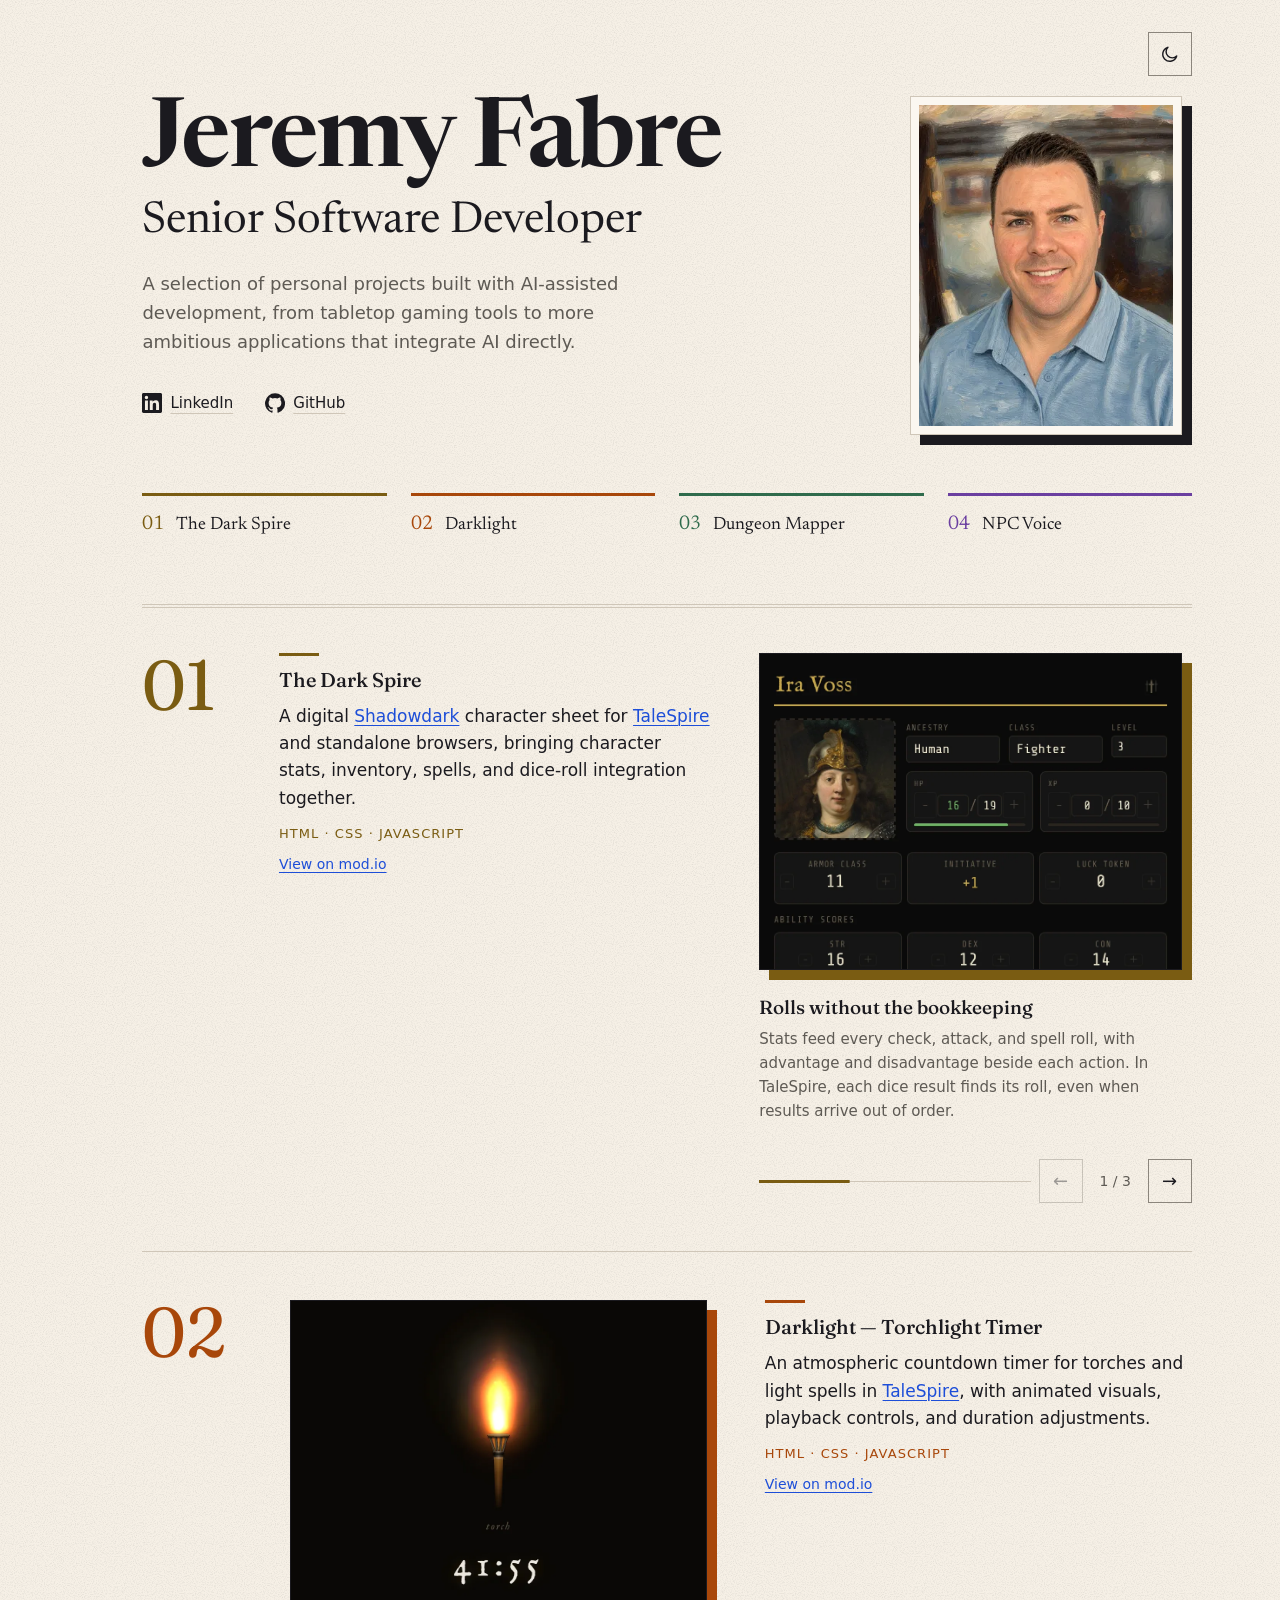
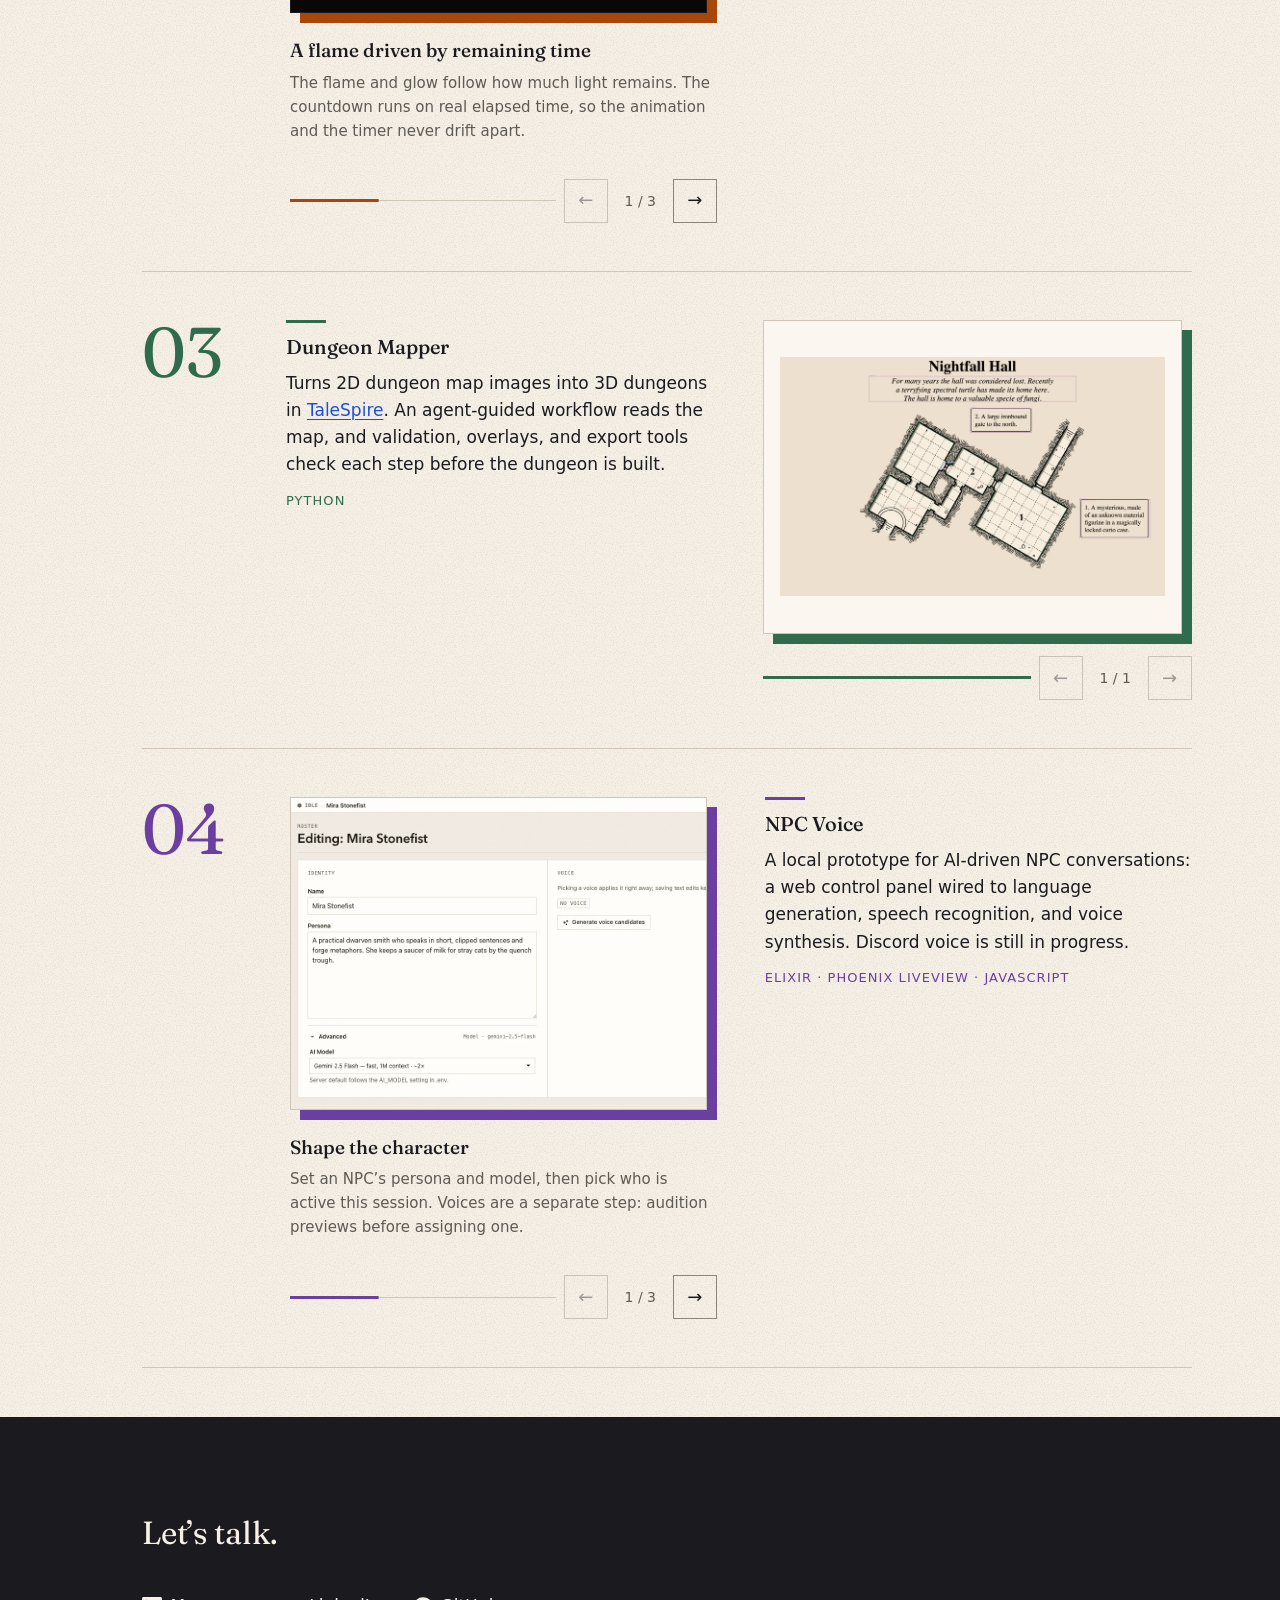
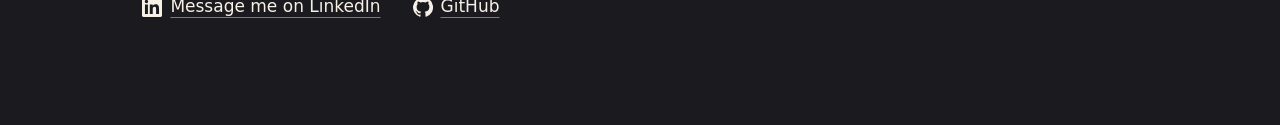
==== commit 1b9bcf06: "fix(site): captions without source lines, party sync caption, one tab stop per slide" ====
--- a/site/index.html
+++ b/site/index.html
@@ -117,7 +117,6 @@
                 <div class="slide-caption">
                   <h4 class="slide-title">Rolls without the bookkeeping</h4>
                   <p class="slide-text">Stats feed every check, attack, and spell roll, with advantage and disadvantage beside each action. In TaleSpire, each dice result finds its roll, even when results arrive out of order.</p>
-                  <p class="slide-source">Standalone browser · fictional character; portrait from a public-domain painting.</p>
                 </div>
               </div>
               <div class="slide">
@@ -126,8 +125,7 @@
                 </a>
                 <div class="slide-caption">
                   <h4 class="slide-title">Your party at a glance</h4>
-                  <p class="slide-text">See your party’s names, portraits, and health without leaving your sheet. Behind the panel, sync survives reconnects, ignores stale updates, and checks each portrait before showing it.</p>
-                  <p class="slide-source">Simulated TaleSpire session · fictional party; portraits from public-domain paintings.</p>
+                  <p class="slide-text">See your party’s names, portraits, and health from your sheet. TaleSpire only broadcasts 500-character text messages, so the sheets speak their own protocol over it, splitting portraits into chunks and resending any that go missing.</p>
                 </div>
               </div>
               <div class="slide">
@@ -137,14 +135,13 @@
                 <div class="slide-caption">
                   <h4 class="slide-title">Equipment choices, calculated together</h4>
                   <p class="slide-text">Armor, shields, coins, and gear add up to a live carrying-capacity total, and the same equipment updates your combat stats. Bonus slots cover custom features and house rules.</p>
-                  <p class="slide-source">Standalone browser · fictional character.</p>
-                </div>
-              </div>
-            </div>
-            <figcaption class="carousel-controls">
-              <button class="carousel-btn" type="button" disabled data-dir="-1" aria-label="Previous screenshot">&#8592;</button>
+                </div>
+              </div>
+            </div>
+            <figcaption class="carousel-controls">
+              <button class="carousel-btn" type="button" disabled data-dir="-1" aria-label="Previous screenshot"><span aria-hidden="true">&#8592;</span></button>
               <span class="carousel-count" aria-live="polite">1 / 3</span>
-              <button class="carousel-btn" type="button" disabled data-dir="1" aria-label="Next screenshot">&#8594;</button>
+              <button class="carousel-btn" type="button" disabled data-dir="1" aria-label="Next screenshot"><span aria-hidden="true">&#8594;</span></button>
             </figcaption>
           </figure>
         </li>
@@ -159,40 +156,37 @@
           <figure class="figure carousel" data-carousel>
             <div class="carousel-track" role="region" aria-roledescription="carousel" aria-label="Darklight screenshots" tabindex="0">
               <div class="slide">
-                <a class="frame-link" href="assets/projects/torchlight-timer.mp4" aria-label="View full size: Darklight torch with a flickering flame, counting down from 41:55.">
+                <a class="frame-link" href="assets/projects/torchlight-timer.mp4" aria-label="View full image: Darklight torch with a flickering flame, counting down from 41:55.">
                   <span class="frame is-dark is-crop" style="--crop: 50% 55%"><video src="assets/projects/torchlight-timer.mp4" poster="assets/projects/torchlight-timer.webp" width="540" height="900" muted loop playsinline preload="none" disablepictureinpicture aria-label="Darklight torch with a flickering flame, counting down from 41:55."></video></span>
                 </a>
                 <div class="slide-caption">
                   <h4 class="slide-title">A flame driven by remaining time</h4>
                   <p class="slide-text">The flame and glow follow how much light remains. The countdown runs on real elapsed time, so the animation and the timer never drift apart.</p>
-                  <p class="slide-source">Recorded from the published application.</p>
-                </div>
-              </div>
-              <div class="slide">
-                <a class="frame-link" href="assets/projects/torchlight-spell.mp4" aria-label="View full size: Darklight light spell with a turning, luminous sun-rift, counting down from 27:55.">
+                </div>
+              </div>
+              <div class="slide">
+                <a class="frame-link" href="assets/projects/torchlight-spell.mp4" aria-label="View full image: Darklight light spell with a turning, luminous sun-rift, counting down from 27:55.">
                   <span class="frame is-dark is-crop" style="--crop: 50% 55%"><video src="assets/projects/torchlight-spell.mp4" poster="assets/projects/torchlight-spell.webp" width="540" height="900" muted loop playsinline preload="none" disablepictureinpicture aria-label="Darklight light spell with a turning, luminous sun-rift, counting down from 27:55."></video></span>
                 </a>
                 <div class="slide-caption">
                   <h4 class="slide-title">A different kind of light</h4>
                   <p class="slide-text">Light spells use the same countdown with an animated sun-rift instead of a flame. Its size and motion follow the time left, and rendering adapts to TaleSpire’s built-in browser.</p>
-                  <p class="slide-source">Recorded from the published application.</p>
-                </div>
-              </div>
-              <div class="slide">
-                <a class="frame-link" href="assets/projects/torchlight-board.mp4" aria-label="View full size: Light board counting down Wren’s torch and Iskra’s spell; Calder lights a torch and joins the list, leaving Thom without light.">
+                </div>
+              </div>
+              <div class="slide">
+                <a class="frame-link" href="assets/projects/torchlight-board.mp4" aria-label="View full image: Light board counting down Wren’s torch and Iskra’s spell; Calder lights a torch and joins the list, leaving Thom without light.">
                   <span class="frame is-dark is-crop" style="--crop: 50% 0%"><video src="assets/projects/torchlight-board.mp4" poster="assets/projects/torchlight-board.webp" width="540" height="900" muted loop playsinline preload="none" disablepictureinpicture aria-label="Light board counting down Wren’s torch and Iskra’s spell; Calder lights a torch and joins the list, leaving Thom without light."></video></span>
                 </a>
                 <div class="slide-caption">
                   <h4 class="slide-title">Which light goes out next?</h4>
                   <p class="slide-text">The GM’s light board lists every torch and spell, soonest to expire first, and flags players left without a light.</p>
-                  <p class="slide-source">Recorded board view · fictional party.</p>
-                </div>
-              </div>
-            </div>
-            <figcaption class="carousel-controls">
-              <button class="carousel-btn" type="button" disabled data-dir="-1" aria-label="Previous screenshot">&#8592;</button>
+                </div>
+              </div>
+            </div>
+            <figcaption class="carousel-controls">
+              <button class="carousel-btn" type="button" disabled data-dir="-1" aria-label="Previous screenshot"><span aria-hidden="true">&#8592;</span></button>
               <span class="carousel-count" aria-live="polite">1 / 3</span>
-              <button class="carousel-btn" type="button" disabled data-dir="1" aria-label="Next screenshot">&#8594;</button>
+              <button class="carousel-btn" type="button" disabled data-dir="1" aria-label="Next screenshot"><span aria-hidden="true">&#8594;</span></button>
             </figcaption>
           </figure>
         </li>
@@ -211,9 +205,9 @@
               </a>
             </div>
             <figcaption class="carousel-controls">
-              <button class="carousel-btn" type="button" disabled data-dir="-1" aria-label="Previous screenshot">&#8592;</button>
+              <button class="carousel-btn" type="button" disabled data-dir="-1" aria-label="Previous screenshot"><span aria-hidden="true">&#8592;</span></button>
               <span class="carousel-count" aria-live="polite">1 / 1</span>
-              <button class="carousel-btn" type="button" disabled data-dir="1" aria-label="Next screenshot">&#8594;</button>
+              <button class="carousel-btn" type="button" disabled data-dir="1" aria-label="Next screenshot"><span aria-hidden="true">&#8594;</span></button>
             </figcaption>
           </figure>
         </li>
@@ -234,7 +228,6 @@
                 <div class="slide-caption">
                   <h4 class="slide-title">Shape the character</h4>
                   <p class="slide-text">Set an NPC’s persona and model, then pick who is active this session. Voices are a separate step: audition previews before assigning one.</p>
-                  <p class="slide-source">Local prototype · fictional character; voice generation not run.</p>
                 </div>
               </div>
               <div class="slide">
@@ -244,7 +237,6 @@
                 <div class="slide-caption">
                   <h4 class="slide-title">Keep the scene in context</h4>
                   <p class="slide-text">Character, scene, and conversation history share one workspace, and replies draw on all three. Each NPC keeps its own session, so conversations never bleed together.</p>
-                  <p class="slide-source">Local prototype · seeded example scene.</p>
                 </div>
               </div>
               <div class="slide">
@@ -254,14 +246,13 @@
                 <div class="slide-caption">
                   <h4 class="slide-title">A conversation you can revisit</h4>
                   <p class="slide-text">Messages stay in order, with replay when audio is attached. Text and speech are stored separately, so a failed voice clip never loses the reply.</p>
-                  <p class="slide-source">Fixture transcript · no generated or played audio.</p>
-                </div>
-              </div>
-            </div>
-            <figcaption class="carousel-controls">
-              <button class="carousel-btn" type="button" disabled data-dir="-1" aria-label="Previous screenshot">&#8592;</button>
+                </div>
+              </div>
+            </div>
+            <figcaption class="carousel-controls">
+              <button class="carousel-btn" type="button" disabled data-dir="-1" aria-label="Previous screenshot"><span aria-hidden="true">&#8592;</span></button>
               <span class="carousel-count" aria-live="polite">1 / 3</span>
-              <button class="carousel-btn" type="button" disabled data-dir="1" aria-label="Next screenshot">&#8594;</button>
+              <button class="carousel-btn" type="button" disabled data-dir="1" aria-label="Next screenshot"><span aria-hidden="true">&#8594;</span></button>
             </figcaption>
           </figure>
         </li>
--- a/site/styles.css
+++ b/site/styles.css
@@ -413,7 +413,7 @@
   scroll-margin-top: 8rem;
 }
 .row .title::before { content: ""; display: block; width: 2.5rem; height: 3px; margin-bottom: var(--space-3); background: var(--row-accent); }
-.row .summary { margin-top: var(--space-3); color: var(--muted); }
+.row .summary { margin-top: var(--space-3); }
 .row .meta {
   margin-top: var(--space-3);
   display: grid;
@@ -541,8 +541,7 @@
   font-size: 1.1875rem;
   line-height: 1.25;
 }
-.slide-text { margin-top: var(--space-2); font-size: 0.9375rem; }
-.slide-source { margin-top: var(--space-2); font-size: 0.8125rem; color: var(--muted); }
+.slide-text { margin-top: var(--space-2); font-size: 0.9375rem; color: var(--muted); }
 .carousel-controls {
   display: flex;
   align-items: center;
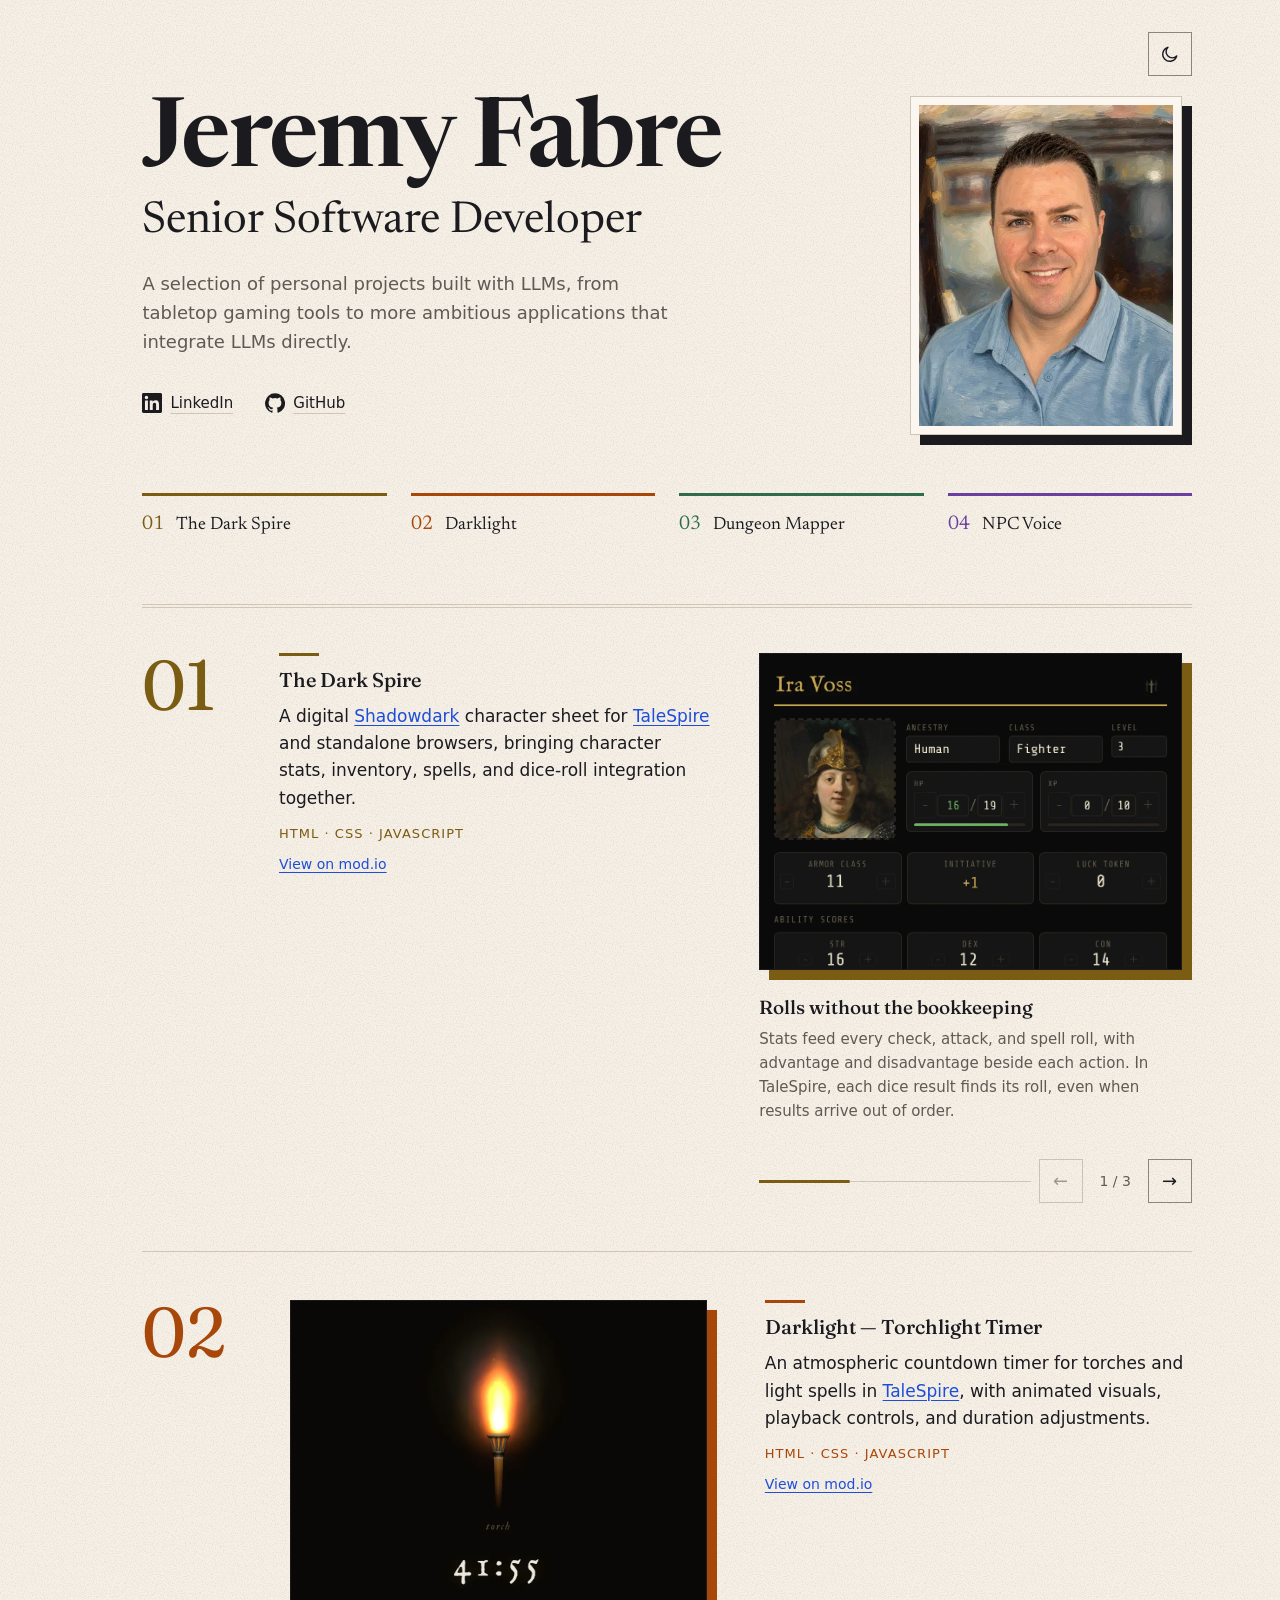
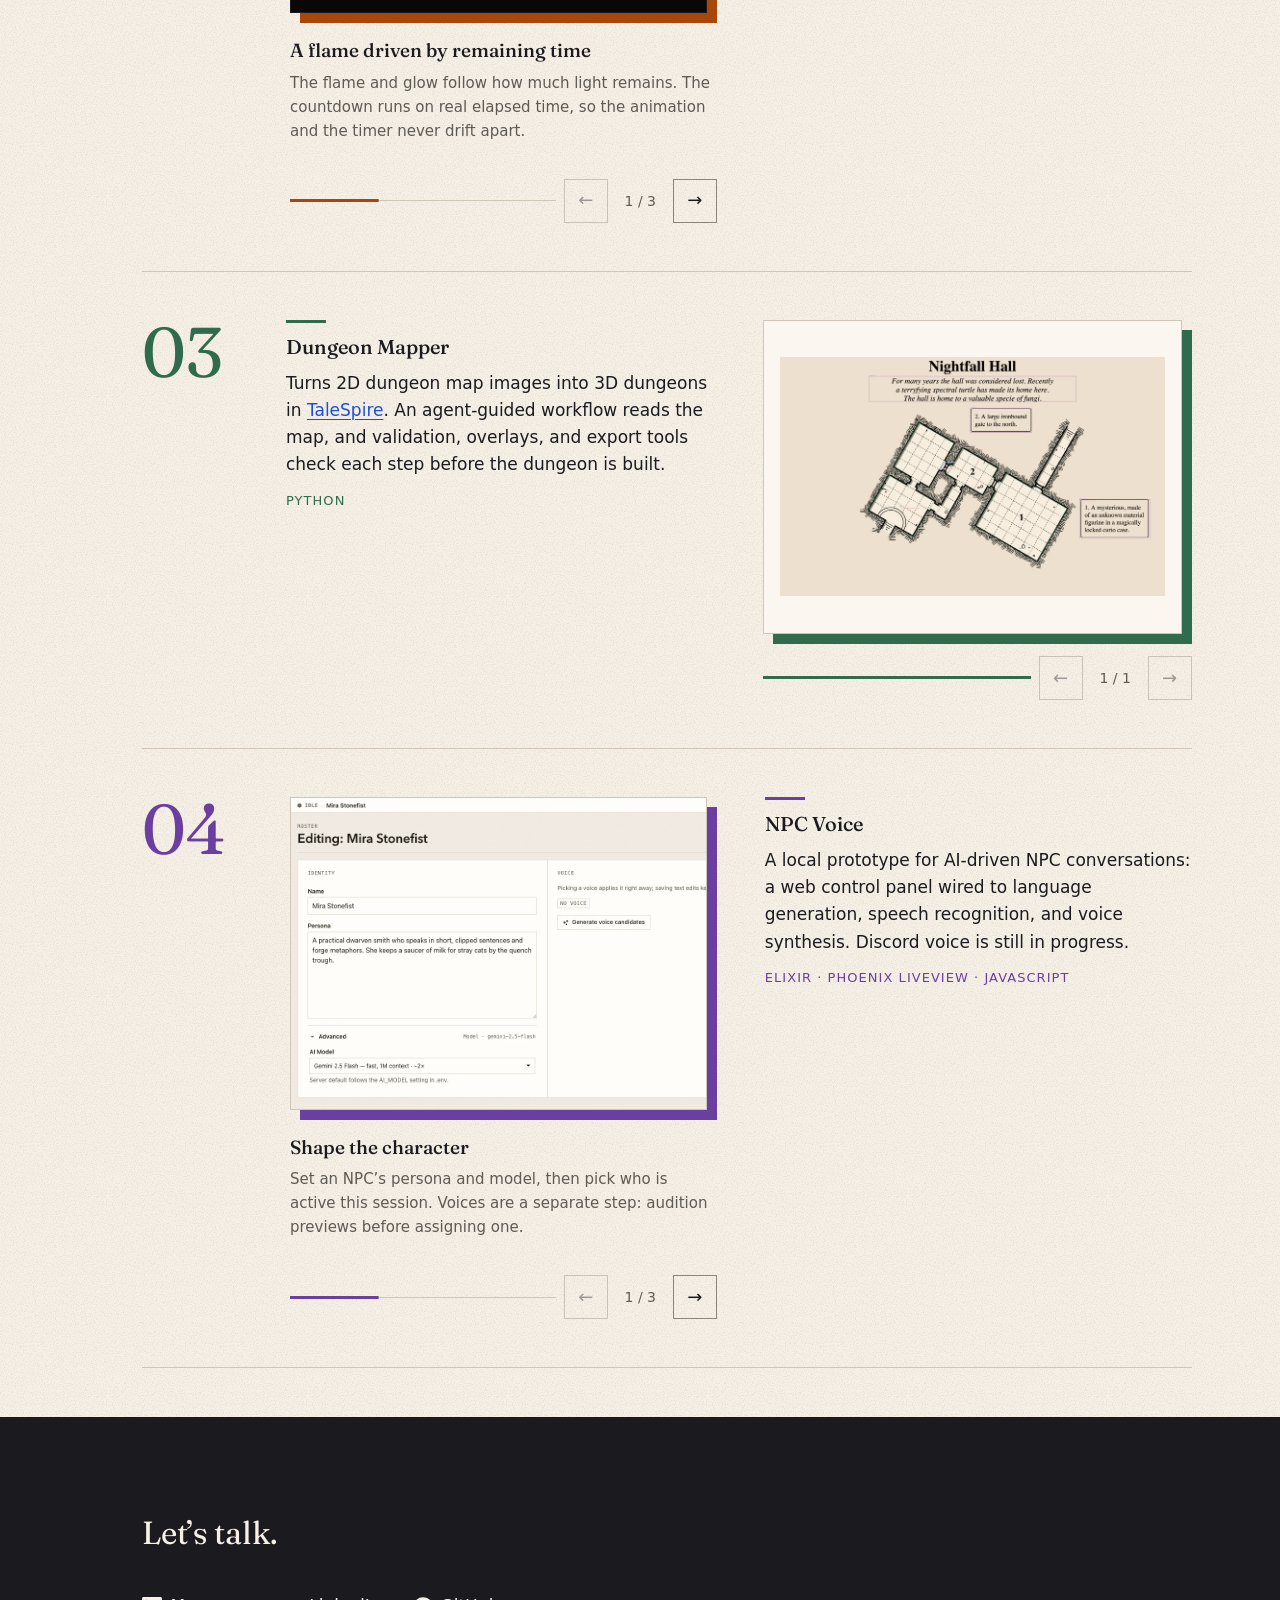
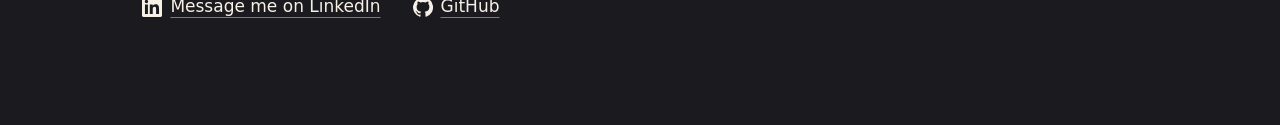
==== commit 10c3def9: "feat(site): deck says the projects are built with LLMs" ====
--- a/site/index.html
+++ b/site/index.html
@@ -4,7 +4,7 @@
   <meta charset="utf-8">
   <meta name="viewport" content="width=device-width, initial-scale=1">
   <title>Jeremy Fabre — Senior Software Developer</title>
-  <meta name="description" content="A selection of personal projects built with AI-assisted development, from tabletop gaming tools to more ambitious applications that integrate AI directly.">
+  <meta name="description" content="A selection of personal projects built with LLMs, from tabletop gaming tools to more ambitious applications that integrate LLMs directly.">
   <meta name="color-scheme" content="light dark">
   <meta name="theme-color" content="#f6f0e6" media="(prefers-color-scheme: light)">
   <meta name="theme-color" content="#1a1612" media="(prefers-color-scheme: dark)">
@@ -55,7 +55,7 @@
   <meta property="og:type" content="website">
   <meta property="og:site_name" content="Jeremy Fabre">
   <meta property="og:title" content="Jeremy Fabre — Senior Software Developer">
-  <meta property="og:description" content="A selection of personal projects built with AI-assisted development, from tabletop gaming tools to more ambitious applications that integrate AI directly.">
+  <meta property="og:description" content="A selection of personal projects built with LLMs, from tabletop gaming tools to more ambitious applications that integrate LLMs directly.">
   <meta property="og:url" content="https://jfabre.github.io/">
   <meta property="og:image" content="https://jfabre.github.io/assets/social/preview.jpg">
   <meta property="og:image:type" content="image/jpeg">
@@ -80,7 +80,7 @@
     <header class="opener">
       <h1 class="name">Jeremy Fabre</h1>
       <p class="role">Senior Software Developer</p>
-      <p class="deck">A selection of personal projects built with AI-assisted development, from tabletop gaming tools to more ambitious applications that integrate AI directly.</p>
+      <p class="deck">A selection of personal projects built with LLMs, from tabletop gaming tools to more ambitious applications that integrate LLMs directly.</p>
       <ul class="social">
         <li><a class="social-link" href="https://www.linkedin.com/in/jeremy-fabre-977b1b53/" rel="me noopener noreferrer" target="_blank"><svg aria-hidden="true" viewBox="0 0 24 24" width="20" height="20" fill="currentColor"><path d="M20.45 20.45h-3.55v-5.57c0-1.33-.03-3.04-1.85-3.04-1.86 0-2.14 1.45-2.14 2.94v5.67H9.35V9h3.41v1.56h.05c.48-.9 1.64-1.85 3.37-1.85 3.6 0 4.27 2.37 4.27 5.46v6.28zM5.34 7.43a2.06 2.06 0 1 1 0-4.12 2.06 2.06 0 0 1 0 4.12zM7.12 20.45H3.56V9h3.56v11.45zM22.22 0H1.77C.79 0 0 .77 0 1.73v20.54C0 23.23.79 24 1.77 24h20.45c.98 0 1.78-.77 1.78-1.73V1.73C24 .77 23.2 0 22.22 0z"/></svg><span>LinkedIn</span></a></li>
         <li><a class="social-link" href="https://github.com/jfabre" rel="me noopener noreferrer" target="_blank"><svg aria-hidden="true" viewBox="0 0 24 24" width="20" height="20" fill="currentColor"><path d="M12 .3a12 12 0 0 0-3.8 23.38c.6.12.83-.26.83-.57v-2c-3.34.73-4.04-1.61-4.04-1.61-.55-1.39-1.34-1.76-1.34-1.76-1.08-.74.09-.73.09-.73 1.2.09 1.83 1.24 1.83 1.24 1.07 1.83 2.8 1.3 3.49 1 .1-.78.42-1.31.76-1.61-2.67-.3-5.47-1.33-5.47-5.93 0-1.31.47-2.38 1.24-3.22-.14-.3-.54-1.52.1-3.18 0 0 1-.32 3.3 1.23a11.5 11.5 0 0 1 6 0c2.28-1.55 3.29-1.23 3.29-1.23.64 1.66.24 2.88.12 3.18a4.65 4.65 0 0 1 1.23 3.22c0 4.61-2.8 5.63-5.48 5.92.42.36.81 1.1.81 2.22v3.29c0 .32.21.7.82.57A12 12 0 0 0 12 .3"/></svg><span>GitHub</span></a></li>
